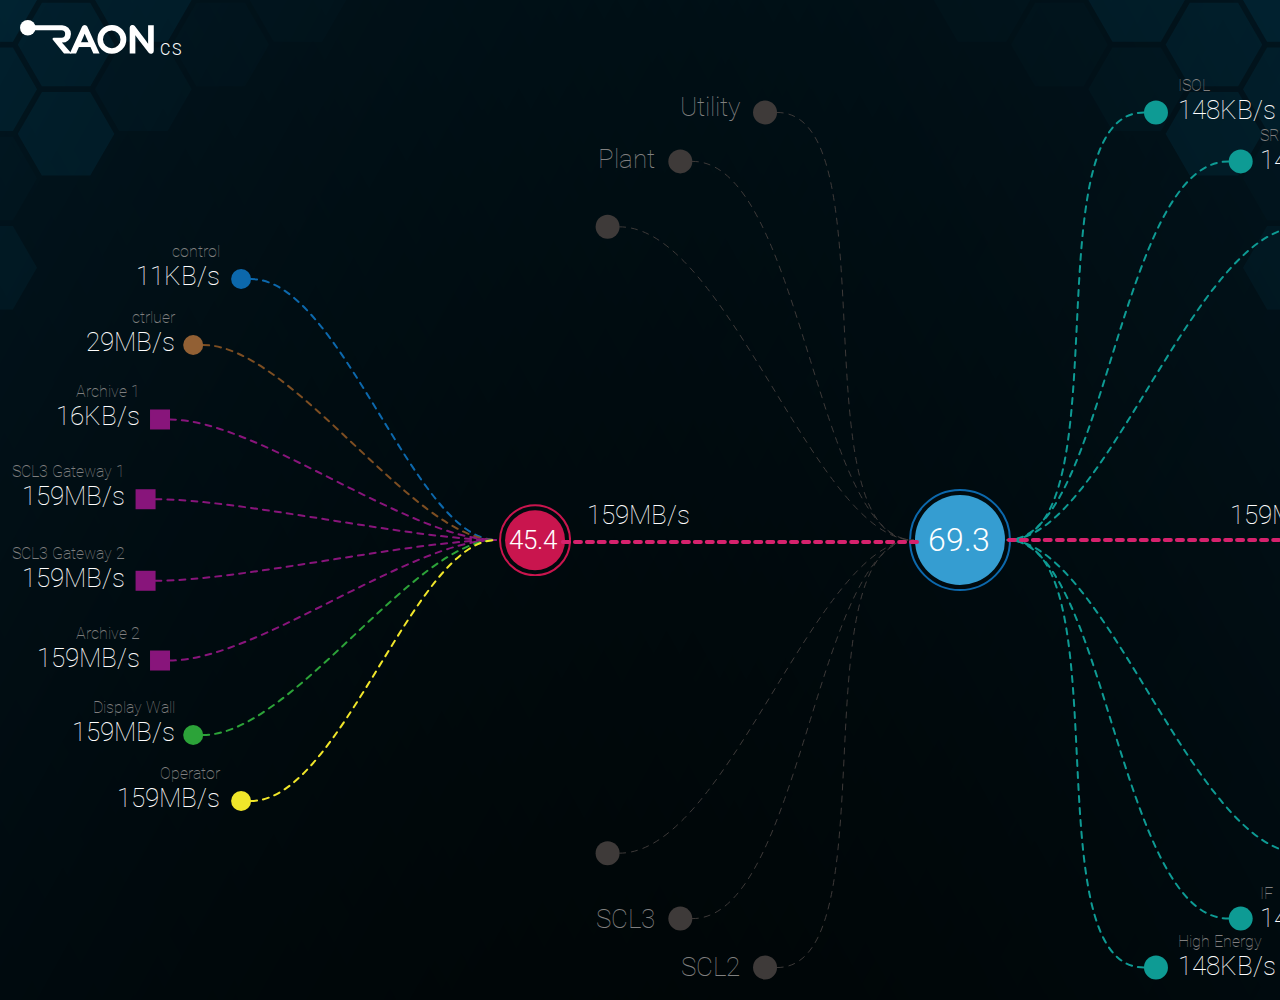
==== index.html @ 26185169 "dash line animation test" ====
<!DOCTYPE html>
<html lang="en">
<link rel="icon" href="images/favicon.png">
<link rel="stylesheet" type="text/css" href="index.css">

<body>
    <div style="margin:auto; position: relative; width:1920px; height:80px;">
        <div id="raon-box">
            <svg>
                <circle class="raonLogo" cx="7.7854" cy="7.7854" r="7.7854" />
                <path class="raonLogo"
                    d="M275.5951,237.9206a14.4381,14.4381,0,1,0,14.2967,14.4365A14.3676,14.3676,0,0,0,275.5951,237.9206Zm0,23.2125a8.78,8.78,0,1,1,8.4931-8.776A8.6381,8.6381,0,0,1,275.5951,261.1331Z"
                    transform="translate(-183.5864 -232.9662)" />
                <rect class="raonLogo" x="56.9286" y="22.2218" width="14.5315" height="4.8127" />
                <path class="raonLogo"
                    d="M248.2542,246.69l-1.1207,2.8376-7.4978,16.9841h-6.2232l12.2847-26.9313a2.8321,2.8321,0,0,1,5.1564,0l12.2848,26.9313h-6.223l-7.498-16.9841-1.1208-2.8376Z"
                    transform="translate(-183.5864 -232.9662)" />
                <path class="raonLogo"
                    d="M298.3774,239.0425a2.8313,2.8313,0,0,0-5.0884,1.7091v25.76h5.6621V252.357l-.0282-4.2446h.0282l3.0654,4.2446,10.2483,13.3162a2.831,2.831,0,0,0,5.0882-1.7089v-25.76h-5.6621V252.357l.0282,4.2465h-.0282l-3.0654-4.2465Z"
                    transform="translate(-183.5864 -232.9662)" />
                <path class="raonLogo"
                    d="M222.4547,252.1667l5.0127,5.4524,7.65,8.8929h-7.5081l-11.1726-13.7666a1.2554,1.2554,0,0,1-.293-.8124,1.2734,1.2734,0,0,1,1.2739-1.2731h7.6439a3.68,3.68,0,1,0,0-7.36H191.3717a2.5479,2.5479,0,0,1,0-5.0957h34.2555a8.8478,8.8478,0,0,1,8.9178,8.7761,8.6837,8.6837,0,0,1-2.8308,6.4122,8.7967,8.7967,0,0,1-6.2992,2.15"
                    transform="translate(-183.5864 -232.9662)" />
            </svg>
        </div>
        <div id="accelerator-control">CS</div>
    </div>

    <div id="network-container-body">
        <div id="background-effect"></div>
        <!-- Center Align Line -->
        <!-- <svg width="1920" height="2" style="position:absolute; top:460px">
            <line x1="0" y1="0" x2="1800" y2="0" style="stroke:rgb(255,0,0);stroke-width:2" />
          </svg> -->

        <div id="left-circle-container">
            <svg id="left-circle" width="72" height="72">
                <circle id="left-circle-inner" cx="36.05" cy="36.27" r="30" />
                <circle id="left-circle-outer" cx="36.05" cy="36.3" r="35" />
            </svg>
        </div>

        <div id="center-circle-container">
            <svg id="center-circle" width="102" height="102">
                <circle id="center-circle-inner" cx="51" cy="51" r="45" />
                <circle id="center-circle-outer" cx="51" cy="51" r="50" />
            </svg>
        </div>

        <div id="right-circle-container">
            <svg id="right-circle" width="72" height="72">
                <circle id="right-circle-inner" cx="36.05" cy="36.27" r="30" />
                <circle id="right-circle-outer" cx="36.05" cy="36.3" r="35" />
            </svg>
        </div>


        <div id="left-network-container">
            <svg width="364" height="542" style="position:absolute;top:170px">
                <path id="control-line" d="M116.09,10.04c89.46,0,163.6,260.96,244.84,260.96" />
                <path id="ctrluser-line" d="M68.18,76c87.94,0,210.59,195,292.75,195" />
                <path id="archive1-line" d="M20.57,230.23c86.32,0,257.56,40.77,342.86,40.77" />
                <path id="scl3-gateway1-line" d="M35.02,150.48c86.87,0,240,120.52,325.91,120.52" />
                <path id="scl3-gateway2-line" d="M20.57,311.77c86.32,0,257.56-40.77,342.86-40.77" />
                <path id="archive2-line" d="M35.02,391.52c86.87,0,240-120.52,325.91-120.52" />
                <path id="display-wall-line" d="M68.18,466c87.94,0,210.59-195,292.75-195" />
                <path id="operator-line" d="M116.09,531.96c89.46,0,163.6-260.96,244.84-260.96" />

                <circle id="ctrluser-fill" cx="58.18" cy="76" r="10" />
                <circle id="control-fill" cx="106.1" cy="10.04" r="10" />
                <circle id="display-wall-fill" cx="58.18" cy="466" r="10" />
                <circle id="operator-fill" cx="106.1" cy="531.96" r="10" />

                <rect x="15.02" y="140.48" id="archive1-fill" width="20" height="20" />
                <rect x="0.57" y="220.23" id="scl3-gateway1-fill" width="20" height="20" />
                <rect x="0.57" y="301.77" id="scl3-gateway2-fill" width="20" height="20" />
                <rect x="15.02" y="381.52" id="archive2-fill" width="20" height="20" />
            </svg>
        </div>

        <div id="center-left-network">
            <svg width="322" height="882">
                <style type="text/css">
                    .st0 {
                        fill: #3E3A39;
                    }

                    .st1 {
                        fill: none;
                        stroke: #3E3A39;
                        stroke-linecap: round;
                        stroke-miterlimit: 10;
                        stroke-dasharray: 6;
                    }
                </style>
                <circle class="st0" cx="14.6" cy="127.85" r="12" />
                <circle class="st0" cx="87.31" cy="62.38" r="12" />
                <circle class="st0" cx="172.04" cy="13.46" r="12" />
                <path class="st1" d="M26.59,127.85C133.94,127.85,222.91,441,320.4,441" />
                <path class="st1" d="M99.31,62.38C208.92,62.38,222.87,441,320.4,441" />
                <path class="st1" d="M184.05,13.46C298.11,13.46,203.74,441,320.4,441" />

                <circle class="st0" cx="14.6" cy="754.15" r="12" />
                <circle class="st0" cx="87.31" cy="819.62" r="12" />
                <circle class="st0" cx="172.04" cy="868.54" r="12" />
                <path class="st1" d="M26.59,754.15C133.94,754.15,222.91,441,320.4,441" />
                <path class="st1" d="M99.31,819.62C208.92,819.62,222.87,441,320.4,441" />
                <path class="st1" d="M184.05,868.54C298.11,868.54,203.74,441,320.4,441" />
            </svg>
        </div>

        <div id="center-right-network">
            <svg width="322" height="882">
                <path id="isol-line" d="M296.41,127.85C189.06,127.85,100.09,441,2.6,441" />
                <path id="srf-line" d="M223.69,62.38C114.08,62.38,100.13,441,2.6,441" />
                <path id="cryo-line" d="M138.95,13.46C24.89,13.46,119.26,441,2.6,441" />
                <path id="low-energy-line" d="M296.41,754.15C189.06,754.15,100.09,441,2.6,441" />
                <path id="if-line" d="M223.69,819.62C114.08,819.62,100.13,441,2.6,441" />
                <path id="high-energy-line" d="M138.95,868.54C24.89,868.54,119.26,441,2.6,441" />

                <circle id="isol-fill" cx="150.96" cy="13.46" r="12" />
                <circle id="srf-fill" cx="235.69" cy="62.38" r="12" />
                <circle id="cryo-fill" cx="308.4" cy="127.85" r="12" />
                <circle id="low-energy-fill" cx="308.4" cy="754.15" r="12" />
                <circle id="if-fill" cx="235.69" cy="819.62" r="12" />
                <circle id="high-energy-fill" cx="150.96" cy="868.54" r="12" />
            </svg>
        </div>


        <div id="right-network">
            <svg width="364" height="734" style="position:absolute;top:75px;">
                <path id="ccsi1-line" d="M342.18,325.73c-86.32,0-257.56,40.77-342.86,40.77" />
                <path id="ccs02-line" d="M327.73,245.98c-86.87,0-240,120.52-325.91,120.52" />
                <path id="ccs05-line" d="M294.57,171.5c-87.94,0-210.59,195-292.75,195" />
                <path id="ccs09-line" d="M246.66,105.54c-89.46,0-163.6,260.96-244.84,260.96" />
                <path id="ccs12-line" d="M186.05,50.98C94.71,50.98,83.09,366.5,1.82,366.5" />
                <path id="ccs14-line" d="M115.44,10.22C20.39,10.22,99.03,366.5,1.82,366.5" />
                <path id="ccs16-line" d="M342.18,407.27c-86.32,0-257.56-40.77-342.86-40.77" />
                <path id="ccs21-line" d="M327.73,487.02c-86.87,0-240-120.52-325.91-120.52" />
                <path id="ccs24-line" d="M294.57,561.5c-87.94,0-210.59-195-292.75-195" />
                <path id="ccs29-line" d="M246.66,627.46c-89.46,0-163.6-260.96-244.84-260.96" />
                <path id="ccs34-line" d="M186.05,682.02C94.71,682.02,83.09,366.5,1.82,366.5" />
                <path id="ccs40-line" d="M115.44,722.78c-95.05,0-16.41-356.28-113.62-356.28" />

                <circle id="ccsi1-fill" cx="125.45" cy="10.22" r="10" />
                <circle id="ccs02-fill" cx="196.05" cy="50.98" r="10" />
                <circle id="ccs05-fill" cx="256.64" cy="105.54" r="10" />
                <circle id="ccs09-fill" cx="304.57" cy="171.5" r="10" />
                <circle id="ccs12-fill" cx="337.73" cy="245.98" r="10" />
                <circle id="ccs14-fill" cx="354.68" cy="325.73" r="10" />
                <circle id="ccs16-fill" cx="354.68" cy="407.27" r="10" />
                <circle id="ccs21-fill" cx="337.73" cy="487.02" r="10" />
                <circle id="ccs24-fill" cx="304.57" cy="561.5" r="10" />
                <circle id="ccs29-fill" cx="256.64" cy="627.46" r="10" />
                <circle id="ccs34-fill" cx="196.05" cy="682.02" r="10" />
                <circle id="ccs40-fill" cx="125.45" cy="722.78" r="10" />
            </svg>
        </div>

        <svg id="left-line-container" width="360" height="4">
            <path id="left-line" d="M358,2C294.25,2,65,2,2,2" />
        </svg>

        <svg id="right-line-container" width="360" height="4">
            <path id="right-line" d="M358,2C294.25,2,65,2,2,2" />
        </svg>

        <!-- Nework Traffic Text -->
        <!-- Left Text -->
        <div class="networkTextContainer" style="top:162px; left:100px">
            <div class="networkLeftTitleText">control</div>
            <div class="networkLeftValueText" id="control-value">11KB/s</div>
        </div>
        <div class="networkTextContainer" style="top:228px; left:55px">
            <div class="networkLeftTitleText">ctrluer</div>
            <div class="networkLeftValueText" id="ctrluser-value">29MB/s</div>
        </div>
        <div class="networkTextContainer" style="top:302px; left:20px">
            <div class="networkLeftTitleText">Archive 1</div>
            <div class="networkLeftValueText" id="archive1-value">16KB/s</div>
        </div>
        <div class="networkTextContainer" style="top:382px; left:5px">
            <div class="networkLeftTitleText">SCL3 Gateway 1</div>
            <div class="networkLeftValueText" id="scl3-gateway1-value">159MB/s</div>
        </div>
        <div class="networkTextContainer" style="top:464px; left:5px">
            <div class="networkLeftTitleText">SCL3 Gateway 2</div>
            <div class="networkLeftValueText" id="scl3-gateway2-value">159MB/s</div>
        </div>
        <div class="networkTextContainer" style="top:544px; left:20px">
            <div class="networkLeftTitleText">Archive 2</div>
            <div class="networkLeftValueText" id="archive2-value">159MB/s</div>
        </div>
        <div class="networkTextContainer" style="top:618px; left:55px">
            <div class="networkLeftTitleText">Display Wall</div>
            <div class="networkLeftValueText" id="display-wall-value">159MB/s</div>
        </div>
        <div class="networkTextContainer" style="top:684px; left:100px">
            <div class="networkLeftTitleText">Operator</div>
            <div class="networkLeftValueText" id="operator-value">159MB/s</div>
        </div>

        <div class="networkTextContainer" style="top:420px; left:570px">
            <!-- <div class="networkLeftTitleText">Operator</div> -->
            <div class="networkLeftValueText" id="left-switch-value">159MB/s</div>
        </div>

        <div class="networkTextContainer" style="top:12px; left:620px">
            <div class="networUnconnectedText">Utility</div>
        </div>
        <div class="networkTextContainer" style="top:64px; left:535px">
            <div class="networUnconnectedText">Plant</div>
        </div>
        <div class="networkTextContainer" style="top:824px; left:535px">
            <div class="networUnconnectedText">SCL3</div>
        </div>
        <div class="networkTextContainer" style="top:872px; left:620px">
            <div class="networUnconnectedText">SCL2</div>
        </div>

        <!-- Right Text -->
        <div class="networkTextContainer" style="top:-4px; left:1178px">
            <div class="networkRightTitleText">ISOL</div>
            <div class="networkRightValueText" id="isol-value">148KB/s</div>
        </div>
        <div class="networkTextContainer" style="top:46px; left:1260px">
            <div class="networkRightTitleText">SRF</div>
            <div class="networkRightValueText" id="srf-value">148KB/s</div>
        </div>
        <div class="networkTextContainer" style="top:112px; left:1334px">
            <div class="networkRightTitleText">Cryo</div>
            <div class="networkRightValueText" id="cryo-value">148KB/s</div>
        </div>
        <div class="networkTextContainer" style="top:738px; left:1334px">
            <div class="networkRightTitleText">Low Energy</div>
            <div class="networkRightValueText" id="low-energy-value">148KB/s</div>
        </div>
        <div class="networkTextContainer" style="top:804px; left:1260px">
            <div class="networkRightTitleText">IF</div>
            <div class="networkRightValueText" id="if-value">148KB/s</div>
        </div>
        <div class="networkTextContainer" style="top:852px; left:1178px">
            <div class="networkRightTitleText">High Energy</div>
            <div class="networkRightValueText" id="high-energy-value">148KB/s</div>
        </div>

        <div class="networkTextContainer" style="top:420px; left:1230px">
            <!-- <div class="networkLeftTitleText">Operator</div> -->
            <div class="networkRightValueText" id="right-switch-value">159MB/s</div>
        </div>

        <div class="networkTextContainer" style="top:66px; left:1564px">
            <div class="networkRightTitleText">CCSI1</div>
            <div class="networkRightValueText" id="ccsi1-value">148KB/s</div>
        </div>
        <div class="networkTextContainer" style="top:110px; left:1632px">
            <div class="networkRightTitleText">CCS02</div>
            <div class="networkRightValueText" id="ccs02-value">148KB/s</div>
        </div>
        <div class="networkTextContainer" style="top:164px; left:1696px">
            <div class="networkRightTitleText">CCS05</div>
            <div class="networkRightValueText" id="ccs05-value">148KB/s</div>
        </div>
        <div class="networkTextContainer" style="top:230px; left:1742px">
            <div class="networkRightTitleText">CCS09</div>
            <div class="networkRightValueText" id="ccs09-value">148KB/s</div>
        </div>
        <div class="networkTextContainer" style="top:304px; left:1778px">
            <div class="networkRightTitleText">CCS12</div>
            <div class="networkRightValueText" id="ccs12-value">148KB/s</div>
        </div>
        <div class="networkTextContainer" style="top:384px; left:1794px">
            <div class="networkRightTitleText">CCS14</div>
            <div class="networkRightValueText" id="ccs14-value">148KB/s</div>
        </div>
        <div class="networkTextContainer" style="top:466px; left:1794px">
            <div class="networkRightTitleText">CCS16</div>
            <div class="networkRightValueText" id="ccs16-value">148KB/s</div>
        </div>
        <div class="networkTextContainer" style="top:546px; left:1778px">
            <div class="networkRightTitleText">CCS21</div>
            <div class="networkRightValueText" id="ccs21-value">148KB/s</div>
        </div>
        <div class="networkTextContainer" style="top:620px; left:1742px">
            <div class="networkRightTitleText">CCS24</div>
            <div class="networkRightValueText" id="ccs24-value">148KB/s</div>
        </div>
        <div class="networkTextContainer" style="top:686px; left:1696px">
            <div class="networkRightTitleText">CCS29</div>
            <div class="networkRightValueText" id="ccs29-value">148KB/s</div>
        </div>
        <div class="networkTextContainer" style="top:741px; left:1632px">
            <div class="networkRightTitleText">CCS34</div>
            <div class="networkRightValueText" id="ccs34-value">148KB/s</div>
        </div>
        <div class="networkTextContainer" style="top:782px; left:1564px">
            <div class="networkRightTitleText">CCS40</div>
            <div class="networkRightValueText" id="ccs40-value">148KB/s</div>
        </div>

        <!-- CPU Value Text -->
        <div id="cpu-valueL">45.4</div>
        <div id="cpu-valueC">69.3</div>
        <div id="cpu-valueR">0.2</div>

    </div>
</body>

<script>
    var documentHidden = true;

    window.onload = function () {
        var id2 = document.getElementById('ccsi1');
        console.log(id2.getTotalLength());
    }

    document.addEventListener('visibilitychange', function () {
        if (document.hidden) {
            documentHidden = true;
            console.log('hide');
        } else {
            documentHidden = false;
            console.log('view');
        }
    });
</script>

</html>
---- index.css ----
:root {
    --background-image-top: 0px;
}

@font-face {
    font-family: "Roboto-Thin";
    src: url(fonts/Roboto-Thin.ttf);
}

@font-face {
    font-family: "Roboto-Light";
    src: url(fonts/Roboto-Light.ttf);
}

body {
    margin: 0px;
    background-color: black;
    background-image: url('images/background1.png');
    background-repeat: no-repeat;
    background-position: center var(--background-image-top);
    font-family: "Roboto-Thin";
    overflow: hidden;
}

#raon-box {
    position: absolute;
    left: 20px;
    top: 20px;
    width: 133px;
    z-index: 100;
}

.raonLogo {
    fill: #fff;
}

#accelerator-control {
    position: absolute;
    color: white;
    width: 150px;
    left: 160px;
    top: 40px;
    font-family: "Roboto-Light";
    letter-spacing: 2px;
    z-index: 100;
}

#network-container-body {
    position: relative;
    width: 1920px;
    height: 920px;
    margin: auto;
    /* border-style: dotted; */
    /* border-color: red; */

}

#background-effect {
    position: absolute;
    width: 100%;
    height: 100%;
    background-image: url('images/effect.png');
    background-repeat: no-repeat;
    background-position: center;
    opacity: 0;
    animation: opacity 1s ease-out forwards;
}

#left-circle-container {
    position: absolute;
    width: 72px;
    height: 72px;
    top: 424px;
    left: 499px;
}

#center-circle-container {
    position: absolute;
    width: 102px;
    height: 102px;
    top: 409px;
    left: 909px;
}

#right-circle-container {
    position: absolute;
    width: 72px;
    height: 72px;
    top: 424px;
    left: 1351px;
}

#center-circle-inner {
    fill: #359DD1;
}

#center-circle-outer {
    fill: none;
    stroke: #0C68AC;
    stroke-width: 2px;
}

#left-circle-inner,
#right-circle-inner {
    fill: #C9154E;
}

#left-circle-outer,
#right-circle-outer {
    fill: none;
    stroke: #C9154E;
    stroke-width: 2px;

}

#left-network-container {
    position: absolute;
    width: 364px;
    height: 882px;
    top: 19px;
    left: 135px;

    /* border-style: dotted; */
    /* border-color: red; */

}

#center-left-network {
    position: absolute;
    width: 323px;
    height: 882px;
    top: 19px;
    left: 593px;

    /* border-style: dotted; */
    /* border-color: red; */
}

#center-right-network {
    position: absolute;
    width: 323px;
    height: 882px;
    top: 19px;
    left: 1005px;

    /* border-style: dotted; */
    /* border-color: red; */
}

#right-network {
    position: absolute;
    width: 364px;
    height: 882px;
    top: 19px;
    left: 1421px;

    /* border-style: dotted; */
    /* border-color: red; */
}

#control-line {
    fill: none;
    stroke: #0C68AC;
    stroke-width: 2px;
    stroke-linecap: round;
    stroke-dasharray: 6;
    stroke-dashoffset: 0;
    animation: animationDashLine 30s linear infinite;
}

#ctrluser-line {
    fill: none;
    stroke: #7D4E22;
    stroke-width: 2px;
    stroke-linecap: round;
    stroke-dasharray: 6;
    stroke-dashoffset: 0;
    animation: animationDashLine 30s linear infinite;
}

#archive1-line,
#archive2-line,
#scl3-gateway1-line,
#scl3-gateway2-line {
    fill: none;
    stroke: #88157B;
    stroke-width: 2px;
    stroke-linecap: round;
    stroke-dasharray: 6;
    stroke-dashoffset: 0;
    animation: animationDashLine 30s linear infinite;
}

#display-wall-line {
    fill: none;
    stroke: #2CA339;
    stroke-width: 2px;
    stroke-linecap: round;
    stroke-dasharray: 6;
    stroke-dashoffset: 0;
    animation: animationDashLine 30s linear infinite;
}

#operator-line {
    fill: none;
    stroke: #F0E62A;
    stroke-width: 2px;
    stroke-linecap: round;
    stroke-dasharray: 6;
    stroke-dashoffset: 0;
    animation: animationDashLine 30s linear infinite;
}

#control-fill {
    fill: #0C68AC;
}

#ctrluser-fill {
    fill: #926034;

}

#display-wall-fill {
    fill: #2CA339;

}

#operator-fill {
    fill: #F0E62A;

}

#archive1-fill,
#scl3-gateway1-fill,
#scl3-gateway2-fill,
#archive2-fill {
    fill: #88157B;
}

#isol-line,
#srf-line,
#cryo-line,
#low-energy-line,
#if-line,
#high-energy-line {
    fill: none;
    stroke: #0E9B94;
    stroke-width: 2px;
    stroke-linecap: round;
    stroke-dasharray: 6;
    stroke-dashoffset: 0;
    animation: animationDashLine 30s linear infinite;
}

#isol-fill,
#srf-fill,
#cryo-fill,
#low-energy-fill,
#if-fill,
#high-energy-fill {
    fill: #0E9B94;
}


#ccsi1-line,
#ccs02-line,
#ccs05-line,
#ccs09-line,
#ccs12-line,
#ccs14-line,
#ccs16-line,
#ccs21-line {
    fill: none;
    stroke: #88157B;
    stroke-width: 2px;
    stroke-linecap: round;
    stroke-dasharray: 6;
    stroke-dashoffset: 0;
    animation: animationDashLine 30s linear infinite;
}

#ccs24-line,
#ccs29-line,
#ccs34-line,
#ccs40-line {
    fill: none;
    stroke: #DE551A;
    stroke-width: 2px;
    stroke-linecap: round;
    stroke-dasharray: 6;
    stroke-dashoffset: 0;
    animation: animationDashLine 30s linear infinite;

}

#ccsi1-fill,
#ccs02-fill,
#ccs05-fill,
#ccs09-fill,
#ccs12-fill,
#ccs14-fill,
#ccs16-fill,
#ccs21-fill {
    fill: #88157B;
}

#ccs24-fill,
#ccs29-fill,
#ccs34-fill,
#ccs40-fill {
    fill: #E99413;
}

#left-line-container {
    position: absolute;
    width: 360px;
    height: 4px;
    top: 460px;
    left: 559px;    
}

#right-line-container {
    position: absolute;
    width: 360px;
    height: 4px;
    top: 458px;
    left: 1005px;

    /* border-style: dotted; */
    /* border-color: red; */
}

#left-line {
    fill: none;
    stroke: #D6226D;
    stroke-width: 4;
    stroke-linecap: round;
    stroke-dasharray: 6;
    stroke-dashoffset: 0;
    animation: animationDashLine-L 30s linear infinite;
}

#right-line {
    fill: none;
    stroke: #D6226D;
    stroke-width: 4;
    stroke-linecap: round;
    stroke-dasharray: 6;
    stroke-dashoffset: 0;
    animation: animationDashLine-R 30s linear infinite;

}

.networkTextContainer {
    position: absolute;
    width: 120px;
    height: 46px; 
}

.networkLeftTitleText {
    width: 100%;
    font-family: "Roboto-Thin";
    color: gray;
    font-size: 16px;
    text-align: right;
}

.networkLeftValueText {
    width: 100%;
    font-family: "Roboto-Thin";
    color: white;
    font-size: 26px;
    text-align: right;
}

.networkRightTitleText {
    width: 100%;
    font-family: "Roboto-Thin";
    color: gray;
    font-size: 16px;
    text-align: left;
}

.networkRightValueText {
    width: 100%;
    font-family: "Roboto-Thin";
    color: white;
    font-size: 26px;
    text-align: left;
}

.networUnconnectedText {
    width: 100%;
    font-family: "Roboto-Thin";
    color: gray;
    font-size: 26px;
    text-align: right;
}
#cpu-valueL {
    position: absolute;
    width: 60px;
    height: 60px;
    top: 428px;
    left: 503px;
    font-family: "Roboto-Light";
    color: white;
    font-size: 26px;
    text-align: center;
    line-height: 65px;
    /* border-style: dotted;
    border-color: red; */
}

#cpu-valueC {
    position: absolute;
    width: 90px;
    height: 90px;
    top: 413px;
    left: 914px;
    font-family: "Roboto-Light";
    color: white;
    font-size: 32px;
    text-align: center;
    line-height: 95px;

    /* border-style: dotted; */
    /* border-color: red; */
}

#cpu-valueR {
    position: absolute;
    width: 60px;
    height: 60px;
    top: 428px;
    left: 1355px;
    font-family: "Roboto-Light";
    color: white;
    font-size: 26px;
    text-align: center;
    line-height: 65px;

    /* border-style: dotted; */
    /* border-color: red; */
}

@keyframes animationDashLine {
    from {
        stroke-dashoffset: 402;
    }

    to {
        stroke-dashoffset: 0;
    }
}

@keyframes animationDashLine-L {
    from {
        stroke-dashoffset: 0;
    }

    to {
        stroke-dashoffset: 360;
    }
}

@keyframes animationDashLine-R {
    from {
        stroke-dashoffset: 360;
    }

    to {
        stroke-dashoffset: 0;
    }
}

@keyframes opacity {
    from {
        opacity: 0;
    }
    to {
        opacity: 1;
    }
}
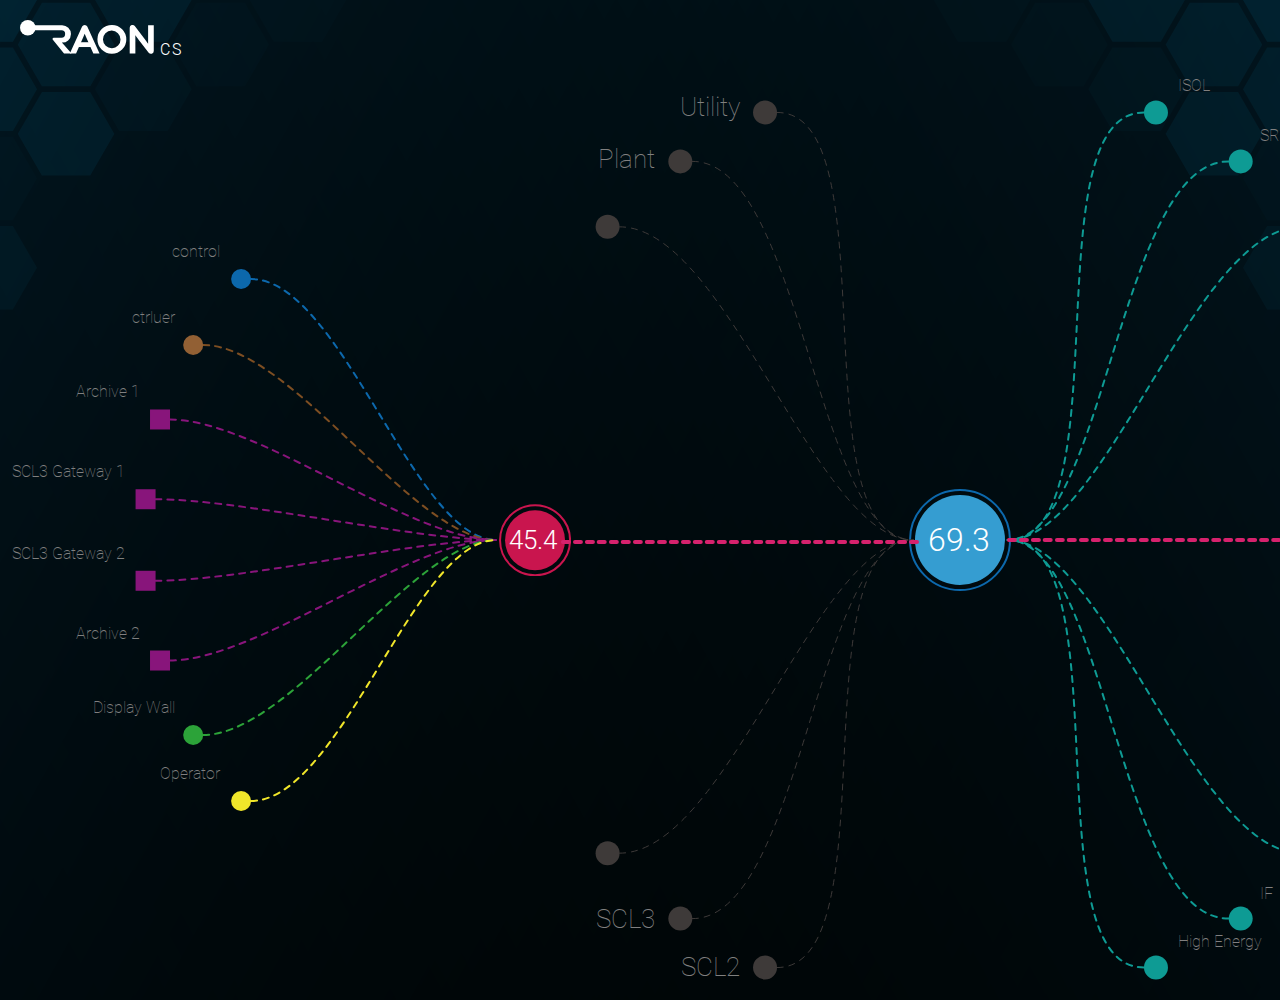
==== commit d0197646: "data query test" ====
--- a/index.html
+++ b/index.html
@@ -2,6 +2,9 @@
 <html lang="en">
 <link rel="icon" href="images/favicon.png">
 <link rel="stylesheet" type="text/css" href="index.css">
+
+<script src="config.js"></script>
+<script src="influxDB.js"></script>
 
 <body>
     <div style="margin:auto; position: relative; width:1920px; height:80px;">
@@ -170,40 +173,40 @@
         <!-- Left Text -->
         <div class="networkTextContainer" style="top:162px; left:100px">
             <div class="networkLeftTitleText">control</div>
-            <div class="networkLeftValueText" id="control-value">11KB/s</div>
+            <div class="networkLeftValueText" id="control-value"></div>
         </div>
         <div class="networkTextContainer" style="top:228px; left:55px">
             <div class="networkLeftTitleText">ctrluer</div>
-            <div class="networkLeftValueText" id="ctrluser-value">29MB/s</div>
+            <div class="networkLeftValueText" id="ctrluser-value"></div>
         </div>
         <div class="networkTextContainer" style="top:302px; left:20px">
             <div class="networkLeftTitleText">Archive 1</div>
-            <div class="networkLeftValueText" id="archive1-value">16KB/s</div>
+            <div class="networkLeftValueText" id="archive1-value"></div>
         </div>
         <div class="networkTextContainer" style="top:382px; left:5px">
             <div class="networkLeftTitleText">SCL3 Gateway 1</div>
-            <div class="networkLeftValueText" id="scl3-gateway1-value">159MB/s</div>
+            <div class="networkLeftValueText" id="scl3-gateway1-value"></div>
         </div>
         <div class="networkTextContainer" style="top:464px; left:5px">
             <div class="networkLeftTitleText">SCL3 Gateway 2</div>
-            <div class="networkLeftValueText" id="scl3-gateway2-value">159MB/s</div>
+            <div class="networkLeftValueText" id="scl3-gateway2-value"></div>
         </div>
         <div class="networkTextContainer" style="top:544px; left:20px">
             <div class="networkLeftTitleText">Archive 2</div>
-            <div class="networkLeftValueText" id="archive2-value">159MB/s</div>
+            <div class="networkLeftValueText" id="archive2-value"></div>
         </div>
         <div class="networkTextContainer" style="top:618px; left:55px">
             <div class="networkLeftTitleText">Display Wall</div>
-            <div class="networkLeftValueText" id="display-wall-value">159MB/s</div>
+            <div class="networkLeftValueText" id="display-wall-value"></div>
         </div>
         <div class="networkTextContainer" style="top:684px; left:100px">
             <div class="networkLeftTitleText">Operator</div>
-            <div class="networkLeftValueText" id="operator-value">159MB/s</div>
+            <div class="networkLeftValueText" id="operator-value"></div>
         </div>
 
         <div class="networkTextContainer" style="top:420px; left:570px">
             <!-- <div class="networkLeftTitleText">Operator</div> -->
-            <div class="networkLeftValueText" id="left-switch-value">159MB/s</div>
+            <div class="networkLeftValueText" id="left-switch-value"></div>
         </div>
 
         <div class="networkTextContainer" style="top:12px; left:620px">
@@ -222,81 +225,81 @@
         <!-- Right Text -->
         <div class="networkTextContainer" style="top:-4px; left:1178px">
             <div class="networkRightTitleText">ISOL</div>
-            <div class="networkRightValueText" id="isol-value">148KB/s</div>
+            <div class="networkRightValueText" id="isol-value"></div>
         </div>
         <div class="networkTextContainer" style="top:46px; left:1260px">
             <div class="networkRightTitleText">SRF</div>
-            <div class="networkRightValueText" id="srf-value">148KB/s</div>
+            <div class="networkRightValueText" id="srf-value"></div>
         </div>
         <div class="networkTextContainer" style="top:112px; left:1334px">
             <div class="networkRightTitleText">Cryo</div>
-            <div class="networkRightValueText" id="cryo-value">148KB/s</div>
+            <div class="networkRightValueText" id="cryo-value"></div>
         </div>
         <div class="networkTextContainer" style="top:738px; left:1334px">
             <div class="networkRightTitleText">Low Energy</div>
-            <div class="networkRightValueText" id="low-energy-value">148KB/s</div>
+            <div class="networkRightValueText" id="low-energy-value"></div>
         </div>
         <div class="networkTextContainer" style="top:804px; left:1260px">
             <div class="networkRightTitleText">IF</div>
-            <div class="networkRightValueText" id="if-value">148KB/s</div>
+            <div class="networkRightValueText" id="if-value"></div>
         </div>
         <div class="networkTextContainer" style="top:852px; left:1178px">
             <div class="networkRightTitleText">High Energy</div>
-            <div class="networkRightValueText" id="high-energy-value">148KB/s</div>
+            <div class="networkRightValueText" id="high-energy-value"></div>
         </div>
 
         <div class="networkTextContainer" style="top:420px; left:1230px">
             <!-- <div class="networkLeftTitleText">Operator</div> -->
-            <div class="networkRightValueText" id="right-switch-value">159MB/s</div>
+            <div class="networkRightValueText" id="right-switch-value"></div>
         </div>
 
         <div class="networkTextContainer" style="top:66px; left:1564px">
             <div class="networkRightTitleText">CCSI1</div>
-            <div class="networkRightValueText" id="ccsi1-value">148KB/s</div>
+            <div class="networkRightValueText" id="ccsi1-value"></div>
         </div>
         <div class="networkTextContainer" style="top:110px; left:1632px">
             <div class="networkRightTitleText">CCS02</div>
-            <div class="networkRightValueText" id="ccs02-value">148KB/s</div>
+            <div class="networkRightValueText" id="ccs02-value"></div>
         </div>
         <div class="networkTextContainer" style="top:164px; left:1696px">
             <div class="networkRightTitleText">CCS05</div>
-            <div class="networkRightValueText" id="ccs05-value">148KB/s</div>
+            <div class="networkRightValueText" id="ccs05-value"></div>
         </div>
         <div class="networkTextContainer" style="top:230px; left:1742px">
             <div class="networkRightTitleText">CCS09</div>
-            <div class="networkRightValueText" id="ccs09-value">148KB/s</div>
+            <div class="networkRightValueText" id="ccs09-value"></div>
         </div>
         <div class="networkTextContainer" style="top:304px; left:1778px">
             <div class="networkRightTitleText">CCS12</div>
-            <div class="networkRightValueText" id="ccs12-value">148KB/s</div>
+            <div class="networkRightValueText" id="ccs12-value"></div>
         </div>
         <div class="networkTextContainer" style="top:384px; left:1794px">
             <div class="networkRightTitleText">CCS14</div>
-            <div class="networkRightValueText" id="ccs14-value">148KB/s</div>
+            <div class="networkRightValueText" id="ccs14-value"></div>
         </div>
         <div class="networkTextContainer" style="top:466px; left:1794px">
             <div class="networkRightTitleText">CCS16</div>
-            <div class="networkRightValueText" id="ccs16-value">148KB/s</div>
+            <div class="networkRightValueText" id="ccs16-value"></div>
         </div>
         <div class="networkTextContainer" style="top:546px; left:1778px">
             <div class="networkRightTitleText">CCS21</div>
-            <div class="networkRightValueText" id="ccs21-value">148KB/s</div>
+            <div class="networkRightValueText" id="ccs21-value"></div>
         </div>
         <div class="networkTextContainer" style="top:620px; left:1742px">
             <div class="networkRightTitleText">CCS24</div>
-            <div class="networkRightValueText" id="ccs24-value">148KB/s</div>
+            <div class="networkRightValueText" id="ccs24-value"></div>
         </div>
         <div class="networkTextContainer" style="top:686px; left:1696px">
             <div class="networkRightTitleText">CCS29</div>
-            <div class="networkRightValueText" id="ccs29-value">148KB/s</div>
+            <div class="networkRightValueText" id="ccs29-value"></div>
         </div>
         <div class="networkTextContainer" style="top:741px; left:1632px">
             <div class="networkRightTitleText">CCS34</div>
-            <div class="networkRightValueText" id="ccs34-value">148KB/s</div>
+            <div class="networkRightValueText" id="ccs34-value"></div>
         </div>
         <div class="networkTextContainer" style="top:782px; left:1564px">
             <div class="networkRightTitleText">CCS40</div>
-            <div class="networkRightValueText" id="ccs40-value">148KB/s</div>
+            <div class="networkRightValueText" id="ccs40-value"></div>
         </div>
 
         <!-- CPU Value Text -->
@@ -309,10 +312,54 @@
 
 <script>
     var documentHidden = true;
+    var numberOfData = 20;
+    var timeInterval = numberOfData * 1000;
+
+    // Server Room S4048 Uplink Switch
+    monitoringServerUplinkSwitch(numberOfData);
+    monitoringControlSwitch(numberOfData);
+    monitoringCtrluserSwitch(numberOfData);
+    monitoringArchive1Switch(numberOfData);
+    monitoringArchive2Switch(numberOfData);
+    monitoringSCL3Gateway1Switch(numberOfData);
+    monitoringSCL3Gateway2Switch(numberOfData);
+    monitoringDisplayWallSwitch(numberOfData);
+    monitoringOperatorSwitch(numberOfData);
+
+    // SCL3 Gallery Uplink Switch
+    monitoringCCSI1Switch(numberOfData);
+    monitoringCCS02Switch(numberOfData);
+    monitoringCCS05Switch(numberOfData);
+    monitoringCCS09Switch(numberOfData);
+    monitoringCCS12Switch(numberOfData);
+    monitoringCCS14Switch(numberOfData);
+    monitoringCCS16Switch(numberOfData);
+    monitoringCCS21Switch(numberOfData);
 
     window.onload = function () {
-        var id2 = document.getElementById('ccsi1');
-        console.log(id2.getTotalLength());
+        // var id2 = document.getElementById('ccsi1');
+        // console.log(id2.getTotalLength());
+
+        setInterval(monitoringServerUplinkSwitch, timeInterval, numberOfData);
+        setInterval(monitoringControlSwitch, timeInterval, numberOfData);
+        setInterval(monitoringCtrluserSwitch, timeInterval, numberOfData);
+        setInterval(monitoringArchive1Switch, timeInterval, numberOfData);
+        setInterval(monitoringArchive2Switch, timeInterval, numberOfData);
+        setInterval(monitoringSCL3Gateway1Switch, timeInterval, numberOfData);
+        setInterval(monitoringSCL3Gateway2Switch, timeInterval, numberOfData);
+        setInterval(monitoringDisplayWallSwitch, timeInterval, numberOfData);
+        setInterval(monitoringOperatorSwitch, timeInterval, numberOfData);
+
+        // SCL3 Gallery Uplink Switch
+        setInterval(monitoringCCSI1Switch, timeInterval, numberOfData);
+        setInterval(monitoringCCS02Switch, timeInterval, numberOfData);
+        setInterval(monitoringCCS05Switch, timeInterval, numberOfData);
+        setInterval(monitoringCCS09Switch, timeInterval, numberOfData);
+        setInterval(monitoringCCS12Switch, timeInterval, numberOfData);
+        setInterval(monitoringCCS14Switch, timeInterval, numberOfData);
+        setInterval(monitoringCCS16Switch, timeInterval, numberOfData);
+        setInterval(monitoringCCS21Switch, timeInterval, numberOfData);
+
     }
 
     document.addEventListener('visibilitychange', function () {
@@ -324,6 +371,9 @@
             console.log('view');
         }
     });
+
+
+
 </script>
 
 </html>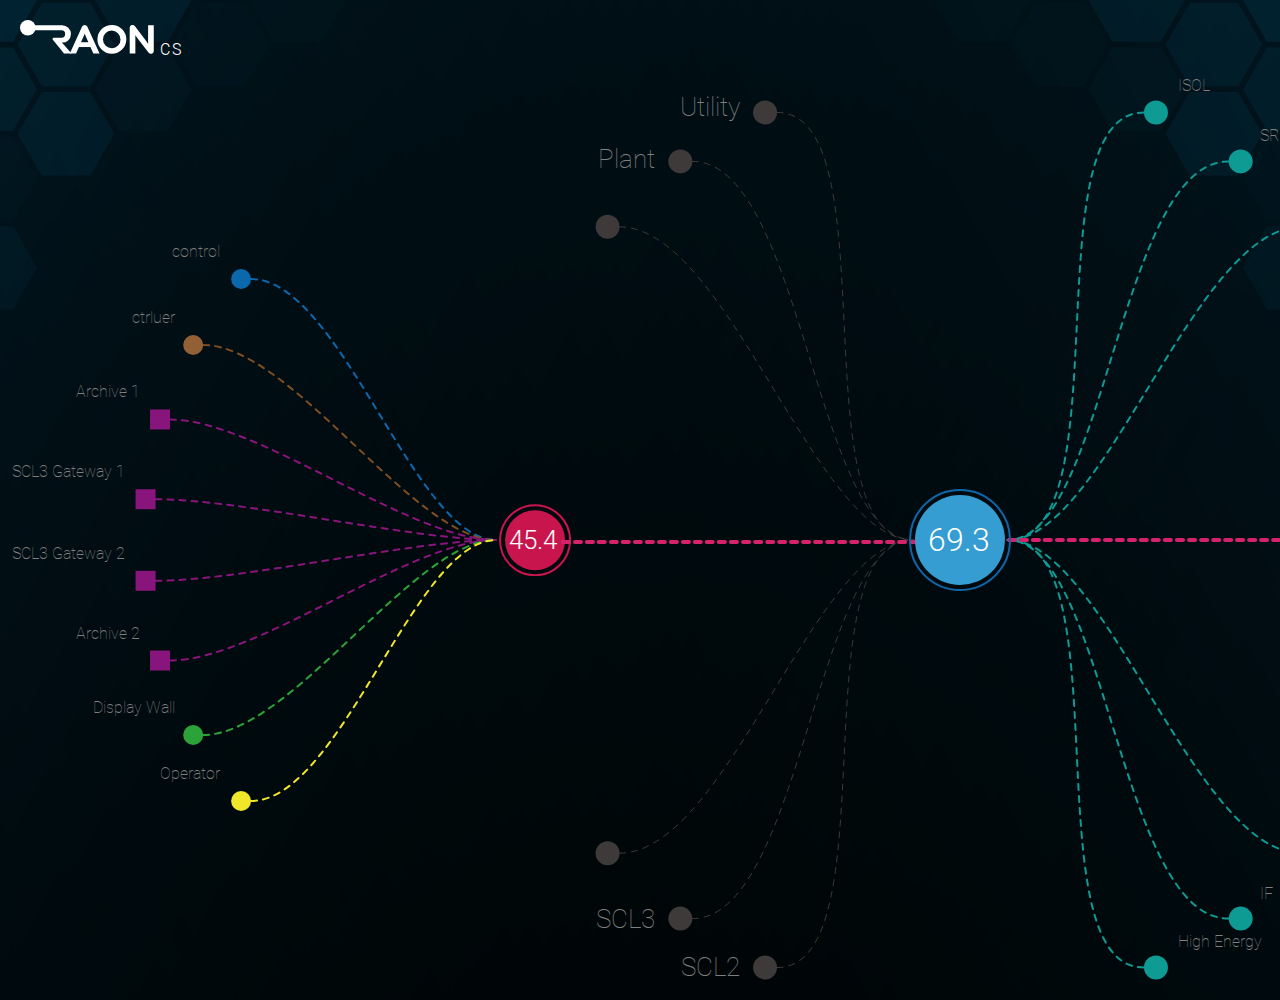
==== commit a8258579: "line animation test" ====
--- a/index.html
+++ b/index.html
@@ -204,11 +204,6 @@
             <div class="networkLeftValueText" id="operator-value"></div>
         </div>
 
-        <div class="networkTextContainer" style="top:420px; left:570px">
-            <!-- <div class="networkLeftTitleText">Operator</div> -->
-            <div class="networkLeftValueText" id="left-switch-value"></div>
-        </div>
-
         <div class="networkTextContainer" style="top:12px; left:620px">
             <div class="networUnconnectedText">Utility</div>
         </div>
@@ -248,11 +243,6 @@
             <div class="networkRightValueText" id="high-energy-value"></div>
         </div>
 
-        <div class="networkTextContainer" style="top:420px; left:1230px">
-            <!-- <div class="networkLeftTitleText">Operator</div> -->
-            <div class="networkRightValueText" id="right-switch-value"></div>
-        </div>
-
         <div class="networkTextContainer" style="top:66px; left:1564px">
             <div class="networkRightTitleText">CCSI1</div>
             <div class="networkRightValueText" id="ccsi1-value"></div>
@@ -300,6 +290,14 @@
         <div class="networkTextContainer" style="top:782px; left:1564px">
             <div class="networkRightTitleText">CCS40</div>
             <div class="networkRightValueText" id="ccs40-value"></div>
+        </div>
+
+        <!-- Uplink Switch Value Text -->
+        <div class="networkTextContainer" style="top:420px; left:575px">
+            <div class="networkRightValueText" id="left-switch-value"></div>
+        </div>
+        <div class="networkTextContainer" style="top:420px; left:1230px">
+            <div class="networkLeftValueText" id="right-switch-value"></div>
         </div>
 
         <!-- CPU Value Text -->
@@ -312,19 +310,14 @@
 
 <script>
     var documentHidden = true;
-    var numberOfData = 20;
-    var timeInterval = numberOfData * 1000;
+    var numberOfData = 20; // second
+    var timeInterval = numberOfData * 1000; // millisecond
+
+    // Backbone Switch
+    monitorinBackboneSwitch(numberOfData);
 
     // Server Room S4048 Uplink Switch
     monitoringServerUplinkSwitch(numberOfData);
-    monitoringControlSwitch(numberOfData);
-    monitoringCtrluserSwitch(numberOfData);
-    monitoringArchive1Switch(numberOfData);
-    monitoringArchive2Switch(numberOfData);
-    monitoringSCL3Gateway1Switch(numberOfData);
-    monitoringSCL3Gateway2Switch(numberOfData);
-    monitoringDisplayWallSwitch(numberOfData);
-    monitoringOperatorSwitch(numberOfData);
 
     // SCL3 Gallery Uplink Switch
     monitoringCCSI1Switch(numberOfData);
@@ -340,15 +333,11 @@
         // var id2 = document.getElementById('ccsi1');
         // console.log(id2.getTotalLength());
 
+        // Backbone Switch
+        setInterval(monitorinBackboneSwitch, timeInterval, numberOfData);
+
+        // Server Room S4048 Uplink Switch
         setInterval(monitoringServerUplinkSwitch, timeInterval, numberOfData);
-        setInterval(monitoringControlSwitch, timeInterval, numberOfData);
-        setInterval(monitoringCtrluserSwitch, timeInterval, numberOfData);
-        setInterval(monitoringArchive1Switch, timeInterval, numberOfData);
-        setInterval(monitoringArchive2Switch, timeInterval, numberOfData);
-        setInterval(monitoringSCL3Gateway1Switch, timeInterval, numberOfData);
-        setInterval(monitoringSCL3Gateway2Switch, timeInterval, numberOfData);
-        setInterval(monitoringDisplayWallSwitch, timeInterval, numberOfData);
-        setInterval(monitoringOperatorSwitch, timeInterval, numberOfData);
 
         // SCL3 Gallery Uplink Switch
         setInterval(monitoringCCSI1Switch, timeInterval, numberOfData);
@@ -360,6 +349,7 @@
         setInterval(monitoringCCS16Switch, timeInterval, numberOfData);
         setInterval(monitoringCCS21Switch, timeInterval, numberOfData);
 
+        // setTimeout(test, 5000);
     }
 
     document.addEventListener('visibilitychange', function () {
@@ -372,8 +362,35 @@
         }
     });
 
-
-
+    function changeAnimationDuration(lineID, trafficData, portBandwidth) {
+        let id = document.getElementById(lineID);
+        let traffic = trafficData;
+        let bandwidth = 100 * GByte;
+
+        switch (portBandwidth) {
+            case '100G':
+                bandwidth = 100 * GByte;
+                break;
+
+            case '40G':
+                bandwidth = 40 * GByte;
+                break;
+
+            case '10G':
+                bandwidth = 10 * GByte;
+                break;
+
+            case '1G':
+                bandwidth = 1 * GByte;
+                break;
+        }
+
+        let animationTime = 100 - 90 * (traffic / bandwidth);
+        
+        if(animationTime < 10) animationTime = 10;
+
+        id.style.animationDuration = animationTime + 's';
+    }
 </script>
 
 </html>--- a/index.css
+++ b/index.css
@@ -80,6 +80,7 @@
     height: 102px;
     top: 409px;
     left: 909px;
+    z-index: 100;
 }
 
 #right-circle-container {
@@ -165,7 +166,7 @@
     stroke-linecap: round;
     stroke-dasharray: 6;
     stroke-dashoffset: 0;
-    animation: animationDashLine 30s linear infinite;
+    animation: animationDashLine 100s linear infinite;
 }
 
 #ctrluser-line {
@@ -175,7 +176,7 @@
     stroke-linecap: round;
     stroke-dasharray: 6;
     stroke-dashoffset: 0;
-    animation: animationDashLine 30s linear infinite;
+    animation: animationDashLine 100s linear infinite;
 }
 
 #archive1-line,
@@ -188,7 +189,7 @@
     stroke-linecap: round;
     stroke-dasharray: 6;
     stroke-dashoffset: 0;
-    animation: animationDashLine 30s linear infinite;
+    animation: animationDashLine 100s linear infinite;
 }
 
 #display-wall-line {
@@ -198,7 +199,7 @@
     stroke-linecap: round;
     stroke-dasharray: 6;
     stroke-dashoffset: 0;
-    animation: animationDashLine 30s linear infinite;
+    animation: animationDashLine 100s linear infinite;
 }
 
 #operator-line {
@@ -208,7 +209,7 @@
     stroke-linecap: round;
     stroke-dasharray: 6;
     stroke-dashoffset: 0;
-    animation: animationDashLine 30s linear infinite;
+    animation: animationDashLine 100s linear infinite;
 }
 
 #control-fill {
@@ -249,7 +250,7 @@
     stroke-linecap: round;
     stroke-dasharray: 6;
     stroke-dashoffset: 0;
-    animation: animationDashLine 30s linear infinite;
+    animation: animationDashLine 100s linear infinite;
 }
 
 #isol-fill,
@@ -276,7 +277,7 @@
     stroke-linecap: round;
     stroke-dasharray: 6;
     stroke-dashoffset: 0;
-    animation: animationDashLine 30s linear infinite;
+    animation: animationDashLine 100s linear infinite;
 }
 
 #ccs24-line,
@@ -289,7 +290,7 @@
     stroke-linecap: round;
     stroke-dasharray: 6;
     stroke-dashoffset: 0;
-    animation: animationDashLine 30s linear infinite;
+    animation: animationDashLine 100s linear infinite;
 
 }
 
@@ -337,7 +338,7 @@
     stroke-linecap: round;
     stroke-dasharray: 6;
     stroke-dashoffset: 0;
-    animation: animationDashLine-L 30s linear infinite;
+    animation: animationDashLine-L 100s linear infinite;
 }
 
 #right-line {
@@ -347,7 +348,7 @@
     stroke-linecap: round;
     stroke-dasharray: 6;
     stroke-dashoffset: 0;
-    animation: animationDashLine-R 30s linear infinite;
+    animation: animationDashLine-R 100s linear infinite;
 
 }
 
@@ -422,6 +423,7 @@
     font-size: 32px;
     text-align: center;
     line-height: 95px;
+    z-index: 200;
 
     /* border-style: dotted; */
     /* border-color: red; */
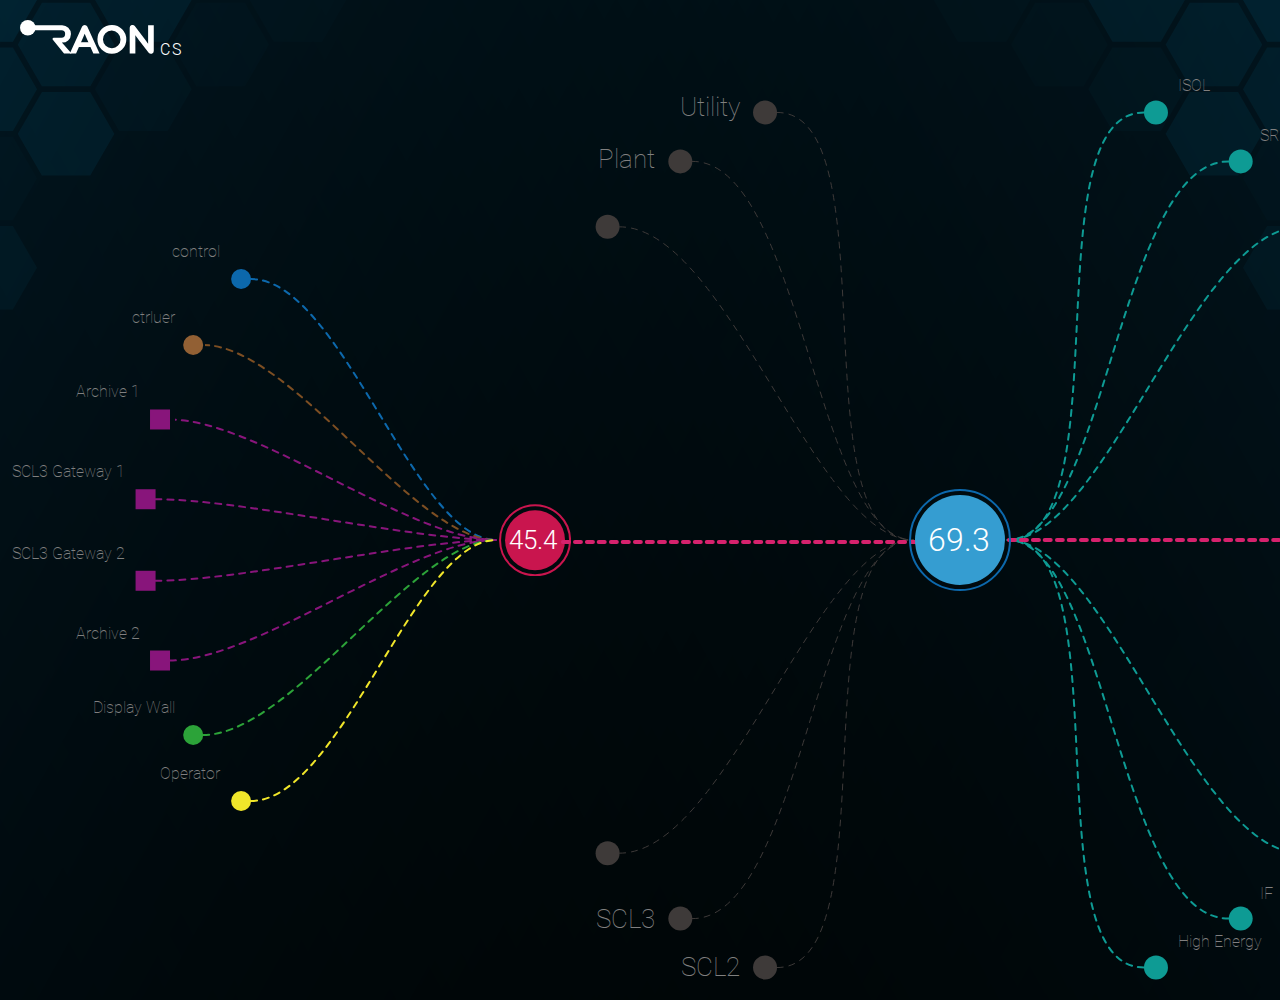
==== commit 7ee44967: "line showup animation test" ====
--- a/index.html
+++ b/index.html
@@ -5,6 +5,8 @@
 
 <script src="config.js"></script>
 <script src="influxDB.js"></script>
+<script src="lineAnimation.js"></script>
+
 
 <body>
     <div style="margin:auto; position: relative; width:1920px; height:80px;">
@@ -59,11 +61,11 @@
 
 
         <div id="left-network-container">
-            <svg width="364" height="542" style="position:absolute;top:170px">
+            <svg id="left-line-group" width="364" height="542" style="position:absolute;top:170px">
                 <path id="control-line" d="M116.09,10.04c89.46,0,163.6,260.96,244.84,260.96" />
                 <path id="ctrluser-line" d="M68.18,76c87.94,0,210.59,195,292.75,195" />
-                <path id="archive1-line" d="M20.57,230.23c86.32,0,257.56,40.77,342.86,40.77" />
-                <path id="scl3-gateway1-line" d="M35.02,150.48c86.87,0,240,120.52,325.91,120.52" />
+                <path id="archive1-line" d="M35.02,150.48c86.87,0,240,120.52,325.91,120.52" />
+                <path id="scl3-gateway1-line" d="M20.57,230.23c86.32,0,257.56,40.77,342.86,40.77" />
                 <path id="scl3-gateway2-line" d="M20.57,311.77c86.32,0,257.56-40.77,342.86-40.77" />
                 <path id="archive2-line" d="M35.02,391.52c86.87,0,240-120.52,325.91-120.52" />
                 <path id="display-wall-line" d="M68.18,466c87.94,0,210.59-195,292.75-195" />
@@ -329,6 +331,8 @@
     monitoringCCS16Switch(numberOfData);
     monitoringCCS21Switch(numberOfData);
 
+
+
     window.onload = function () {
         // var id2 = document.getElementById('ccsi1');
         // console.log(id2.getTotalLength());
@@ -350,6 +354,16 @@
         setInterval(monitoringCCS21Switch, timeInterval, numberOfData);
 
         // setTimeout(test, 5000);
+
+        lineShowUp(lineGradientInfo.control);
+        lineShowUp(lineGradientInfo.ctrluser);
+        lineShowUp(lineGradientInfo.archive1);
+        lineShowUp(lineGradientInfo.scl3Gateway1);
+
+
+
+        // lineShowUp('operator-line');
+
     }
 
     document.addEventListener('visibilitychange', function () {
@@ -386,8 +400,8 @@
         }
 
         let animationTime = 100 - 90 * (traffic / bandwidth);
-        
-        if(animationTime < 10) animationTime = 10;
+
+        if (animationTime < 10) animationTime = 10;
 
         id.style.animationDuration = animationTime + 's';
     }
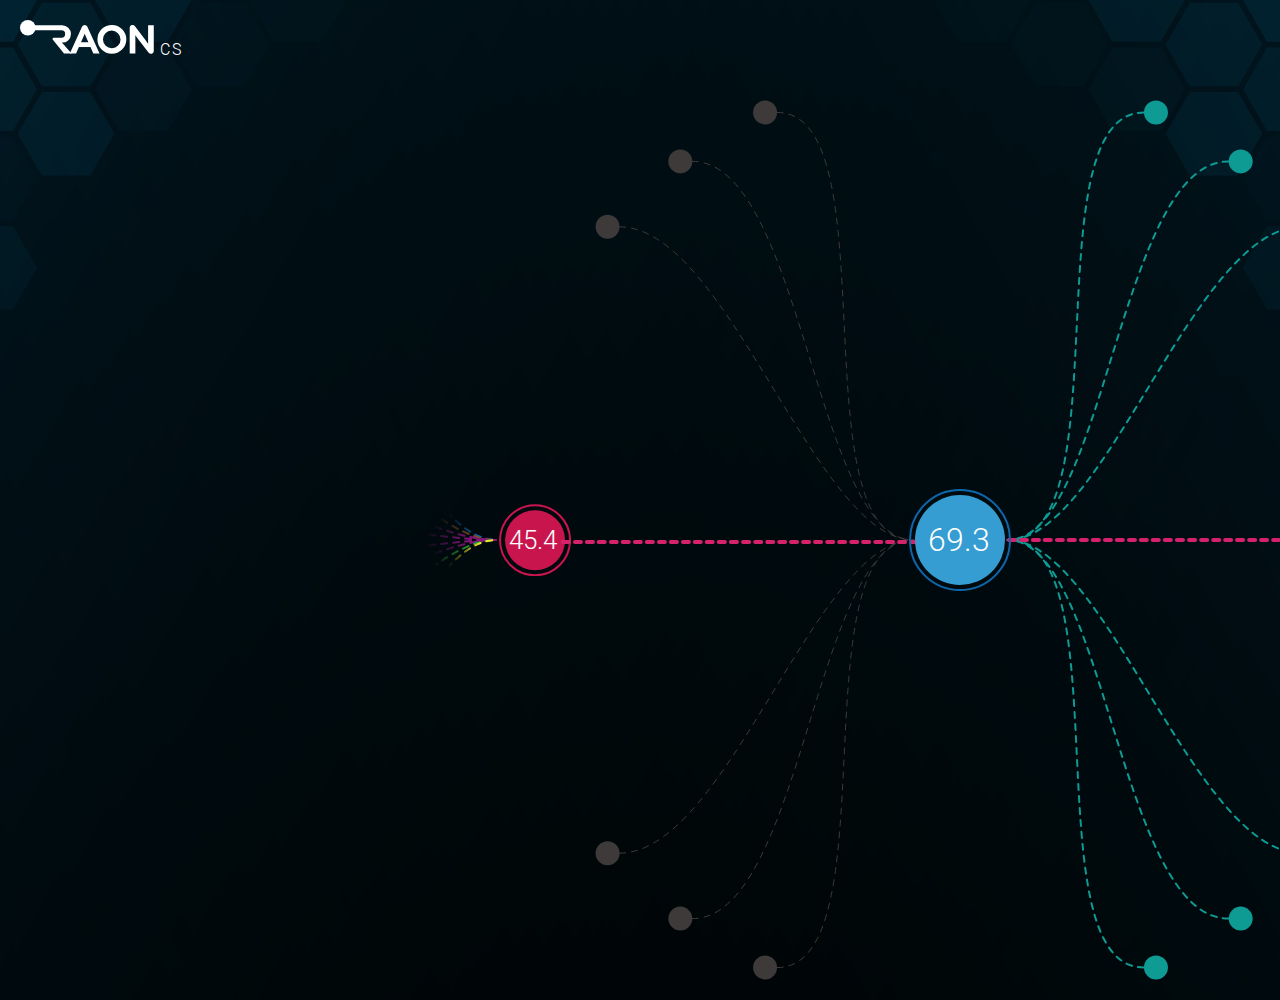
==== commit ed880142: "right line showup anmiation test" ====
--- a/index.html
+++ b/index.html
@@ -134,13 +134,13 @@
 
 
         <div id="right-network">
-            <svg width="364" height="734" style="position:absolute;top:75px;">
-                <path id="ccsi1-line" d="M342.18,325.73c-86.32,0-257.56,40.77-342.86,40.77" />
-                <path id="ccs02-line" d="M327.73,245.98c-86.87,0-240,120.52-325.91,120.52" />
-                <path id="ccs05-line" d="M294.57,171.5c-87.94,0-210.59,195-292.75,195" />
-                <path id="ccs09-line" d="M246.66,105.54c-89.46,0-163.6,260.96-244.84,260.96" />
-                <path id="ccs12-line" d="M186.05,50.98C94.71,50.98,83.09,366.5,1.82,366.5" />
-                <path id="ccs14-line" d="M115.44,10.22C20.39,10.22,99.03,366.5,1.82,366.5" />
+            <svg id="right-line-group" width="364" height="734" style="position:absolute;top:75px;">
+                <path id="ccsi1-line" d="M115.44,10.22C20.39,10.22,99.03,366.5,1.82,366.5" />
+                <path id="ccs02-line" d="M186.05,50.98C94.71,50.98,83.09,366.5,1.82,366.5" />
+                <path id="ccs05-line" d="M246.66,105.54c-89.46,0-163.6,260.96-244.84,260.96" />
+                <path id="ccs09-line" d="M294.57,171.5c-87.94,0-210.59,195-292.75,195" />
+                <path id="ccs12-line" d="M327.73,245.98c-86.87,0-240,120.52-325.91,120.52" />
+                <path id="ccs14-line" d="M342.18,325.73c-86.32,0-257.56,40.77-342.86,40.77" />
                 <path id="ccs16-line" d="M342.18,407.27c-86.32,0-257.56-40.77-342.86-40.77" />
                 <path id="ccs21-line" d="M327.73,487.02c-86.87,0-240-120.52-325.91-120.52" />
                 <path id="ccs24-line" d="M294.57,561.5c-87.94,0-210.59-195-292.75-195" />
@@ -173,35 +173,35 @@
 
         <!-- Nework Traffic Text -->
         <!-- Left Text -->
-        <div class="networkTextContainer" style="top:162px; left:100px">
+        <div class="networkTextContainer" style="top:162px; left:100px; --delay:2s">
             <div class="networkLeftTitleText">control</div>
             <div class="networkLeftValueText" id="control-value"></div>
         </div>
-        <div class="networkTextContainer" style="top:228px; left:55px">
+        <div class="networkTextContainer" style="top:228px; left:55px; --delay:2.1s">
             <div class="networkLeftTitleText">ctrluer</div>
             <div class="networkLeftValueText" id="ctrluser-value"></div>
         </div>
-        <div class="networkTextContainer" style="top:302px; left:20px">
+        <div class="networkTextContainer" style="top:302px; left:20px; --delay:2.2s">
             <div class="networkLeftTitleText">Archive 1</div>
             <div class="networkLeftValueText" id="archive1-value"></div>
         </div>
-        <div class="networkTextContainer" style="top:382px; left:5px">
+        <div class="networkTextContainer" style="top:382px; left:5px; --delay:2.3s">
             <div class="networkLeftTitleText">SCL3 Gateway 1</div>
             <div class="networkLeftValueText" id="scl3-gateway1-value"></div>
         </div>
-        <div class="networkTextContainer" style="top:464px; left:5px">
+        <div class="networkTextContainer" style="top:464px; left:5px; --delay:2.4s">
             <div class="networkLeftTitleText">SCL3 Gateway 2</div>
             <div class="networkLeftValueText" id="scl3-gateway2-value"></div>
         </div>
-        <div class="networkTextContainer" style="top:544px; left:20px">
+        <div class="networkTextContainer" style="top:544px; left:20px; --delay:2.5s">
             <div class="networkLeftTitleText">Archive 2</div>
             <div class="networkLeftValueText" id="archive2-value"></div>
         </div>
-        <div class="networkTextContainer" style="top:618px; left:55px">
+        <div class="networkTextContainer" style="top:618px; left:55px; --delay:2.6s">
             <div class="networkLeftTitleText">Display Wall</div>
             <div class="networkLeftValueText" id="display-wall-value"></div>
         </div>
-        <div class="networkTextContainer" style="top:684px; left:100px">
+        <div class="networkTextContainer" style="top:684px; left:100px; --delay:2.7s">
             <div class="networkLeftTitleText">Operator</div>
             <div class="networkLeftValueText" id="operator-value"></div>
         </div>
@@ -220,7 +220,7 @@
         </div>
 
         <!-- Right Text -->
-        <div class="networkTextContainer" style="top:-4px; left:1178px">
+        <div class="networkTextContainer" style="top:-4px; left:1178px;">
             <div class="networkRightTitleText">ISOL</div>
             <div class="networkRightValueText" id="isol-value"></div>
         </div>
@@ -245,51 +245,51 @@
             <div class="networkRightValueText" id="high-energy-value"></div>
         </div>
 
-        <div class="networkTextContainer" style="top:66px; left:1564px">
+        <div class="networkTextContainer" style="top:66px; left:1564px; --delay:1.5s">
             <div class="networkRightTitleText">CCSI1</div>
             <div class="networkRightValueText" id="ccsi1-value"></div>
         </div>
-        <div class="networkTextContainer" style="top:110px; left:1632px">
+        <div class="networkTextContainer" style="top:110px; left:1632px; --delay:1.6s">
             <div class="networkRightTitleText">CCS02</div>
             <div class="networkRightValueText" id="ccs02-value"></div>
         </div>
-        <div class="networkTextContainer" style="top:164px; left:1696px">
+        <div class="networkTextContainer" style="top:164px; left:1696px; --delay:1.7s">
             <div class="networkRightTitleText">CCS05</div>
             <div class="networkRightValueText" id="ccs05-value"></div>
         </div>
-        <div class="networkTextContainer" style="top:230px; left:1742px">
+        <div class="networkTextContainer" style="top:230px; left:1742px; --delay:1.8s">
             <div class="networkRightTitleText">CCS09</div>
             <div class="networkRightValueText" id="ccs09-value"></div>
         </div>
-        <div class="networkTextContainer" style="top:304px; left:1778px">
+        <div class="networkTextContainer" style="top:304px; left:1778px; --delay:1.9s">
             <div class="networkRightTitleText">CCS12</div>
             <div class="networkRightValueText" id="ccs12-value"></div>
         </div>
-        <div class="networkTextContainer" style="top:384px; left:1794px">
+        <div class="networkTextContainer" style="top:384px; left:1794px; --delay:2.0s">
             <div class="networkRightTitleText">CCS14</div>
             <div class="networkRightValueText" id="ccs14-value"></div>
         </div>
-        <div class="networkTextContainer" style="top:466px; left:1794px">
+        <div class="networkTextContainer" style="top:466px; left:1794px; --delay:2.1s">
             <div class="networkRightTitleText">CCS16</div>
             <div class="networkRightValueText" id="ccs16-value"></div>
         </div>
-        <div class="networkTextContainer" style="top:546px; left:1778px">
+        <div class="networkTextContainer" style="top:546px; left:1778px; --delay:2.2s">
             <div class="networkRightTitleText">CCS21</div>
             <div class="networkRightValueText" id="ccs21-value"></div>
         </div>
-        <div class="networkTextContainer" style="top:620px; left:1742px">
+        <div class="networkTextContainer" style="top:620px; left:1742px; --delay:2.3s">
             <div class="networkRightTitleText">CCS24</div>
             <div class="networkRightValueText" id="ccs24-value"></div>
         </div>
-        <div class="networkTextContainer" style="top:686px; left:1696px">
+        <div class="networkTextContainer" style="top:686px; left:1696px; --delay:2.4s">
             <div class="networkRightTitleText">CCS29</div>
             <div class="networkRightValueText" id="ccs29-value"></div>
         </div>
-        <div class="networkTextContainer" style="top:741px; left:1632px">
+        <div class="networkTextContainer" style="top:741px; left:1632px; --delay:2.5s">
             <div class="networkRightTitleText">CCS34</div>
             <div class="networkRightValueText" id="ccs34-value"></div>
         </div>
-        <div class="networkTextContainer" style="top:782px; left:1564px">
+        <div class="networkTextContainer" style="top:782px; left:1564px; --delay:2.6s">
             <div class="networkRightTitleText">CCS40</div>
             <div class="networkRightValueText" id="ccs40-value"></div>
         </div>
@@ -355,15 +355,27 @@
 
         // setTimeout(test, 5000);
 
-        lineShowUp(lineGradientInfo.control);
-        lineShowUp(lineGradientInfo.ctrluser);
-        lineShowUp(lineGradientInfo.archive1);
-        lineShowUp(lineGradientInfo.scl3Gateway1);
-
-
-
-        // lineShowUp('operator-line');
-
+        leftLineShowUp(svgInfo.control, 0);
+        leftLineShowUp(svgInfo.ctrluser, 0);
+        leftLineShowUp(svgInfo.archive1, 0);
+        leftLineShowUp(svgInfo.scl3Gateway1, 0);
+        leftLineShowUp(svgInfo.scl3Gateway2, 0);
+        leftLineShowUp(svgInfo.archive2, 0);
+        leftLineShowUp(svgInfo.displayWall, 0);
+        leftLineShowUp(svgInfo.operator, 0);
+
+        rightLineShowUp(svgInfo.ccsi1, 0);
+        rightLineShowUp(svgInfo.ccs02, 0);
+        rightLineShowUp(svgInfo.ccs05, 0);
+        rightLineShowUp(svgInfo.ccs09, 0);
+        rightLineShowUp(svgInfo.ccs12, 0);
+        rightLineShowUp(svgInfo.ccs14, 0);
+        rightLineShowUp(svgInfo.ccs16, 0);
+        rightLineShowUp(svgInfo.ccs21, 0);
+        rightLineShowUp(svgInfo.ccs24, 0);
+        rightLineShowUp(svgInfo.ccs29, 0);
+        rightLineShowUp(svgInfo.ccs34, 0);
+        rightLineShowUp(svgInfo.ccs40, 0);
     }
 
     document.addEventListener('visibilitychange', function () {
--- a/index.css
+++ b/index.css
@@ -214,28 +214,51 @@
 
 #control-fill {
     fill: #0C68AC;
+    opacity: 0;
+    animation: opacity 1s 2s linear forwards;
 }
 
 #ctrluser-fill {
     fill: #926034;
+    opacity: 0;
+    animation: opacity 1s 2.1s linear forwards;
+}
+
+#archive1-fill {
+    fill: #88157B;
+    opacity: 0;
+    animation: opacity 1s 2.2s linear forwards;
+}
+
+#scl3-gateway1-fill {
+    fill: #88157B;
+    opacity: 0;
+    animation: opacity 1s 2.3s linear forwards;
+}
+
+#scl3-gateway2-fill {
+    fill: #88157B;
+    opacity: 0;
+    animation: opacity 1s 2.4s linear forwards;
+}
+
+#archive2-fill {
+    fill: #88157B;
+    opacity: 0;
+    animation: opacity 1s 2.5s linear forwards;
 
 }
 
 #display-wall-fill {
     fill: #2CA339;
-
+    opacity: 0;
+    animation: opacity 1s 2.6s linear forwards;
 }
 
 #operator-fill {
     fill: #F0E62A;
-
-}
-
-#archive1-fill,
-#scl3-gateway1-fill,
-#scl3-gateway2-fill,
-#archive2-fill {
-    fill: #88157B;
+    opacity: 0;
+    animation: opacity 1s 2.7s linear forwards;
 }
 
 #isol-line,
@@ -294,22 +317,65 @@
 
 }
 
-#ccsi1-fill,
-#ccs02-fill,
-#ccs05-fill,
-#ccs09-fill,
-#ccs12-fill,
-#ccs14-fill,
-#ccs16-fill,
+#ccsi1-fill {
+    fill: #88157B;
+    opacity: 0;
+    animation: opacity 1s 1.5s linear forwards;
+}
+#ccs02-fill {
+    fill: #88157B;
+    opacity: 0;
+    animation: opacity 1s 1.6s linear forwards;
+}
+#ccs05-fill {
+    fill: #88157B;
+    opacity: 0;
+    animation: opacity 1s 1.7s linear forwards;
+}
+#ccs09-fill {
+    fill: #88157B;
+    opacity: 0;
+    animation: opacity 1s 1.8s linear forwards;
+}
+#ccs12-fill {
+    fill: #88157B;
+    opacity: 0;
+    animation: opacity 1s 1.9s linear forwards;
+}
+#ccs14-fill {
+    fill: #88157B;
+    opacity: 0;
+    animation: opacity 1s 2.0s linear forwards;
+}
+#ccs16-fill {
+    fill: #88157B;
+    opacity: 0;
+    animation: opacity 1s 2.1s linear forwards;
+}
 #ccs21-fill {
     fill: #88157B;
-}
-
-#ccs24-fill,
-#ccs29-fill,
-#ccs34-fill,
+    opacity: 0;
+    animation: opacity 1s 2.2s linear forwards;
+}
+#ccs24-fill {
+    fill: #E99413;
+    opacity: 0;
+    animation: opacity 1s 2.3s linear forwards;
+}
+#ccs29-fill {
+    fill: #E99413;
+    opacity: 0;
+    animation: opacity 1s 2.4s linear forwards;
+}
+#ccs34-fill {
+    fill: #E99413;
+    opacity: 0;
+    animation: opacity 1s 2.5s linear forwards;
+}
 #ccs40-fill {
     fill: #E99413;
+    opacity: 0;
+    animation: opacity 1s 2.6s linear forwards;
 }
 
 #left-line-container {
@@ -355,7 +421,9 @@
 .networkTextContainer {
     position: absolute;
     width: 120px;
-    height: 46px; 
+    height: 46px;
+    opacity: 0;
+    animation: opacity 1s var(--delay) linear forwards;
 }
 
 .networkLeftTitleText {
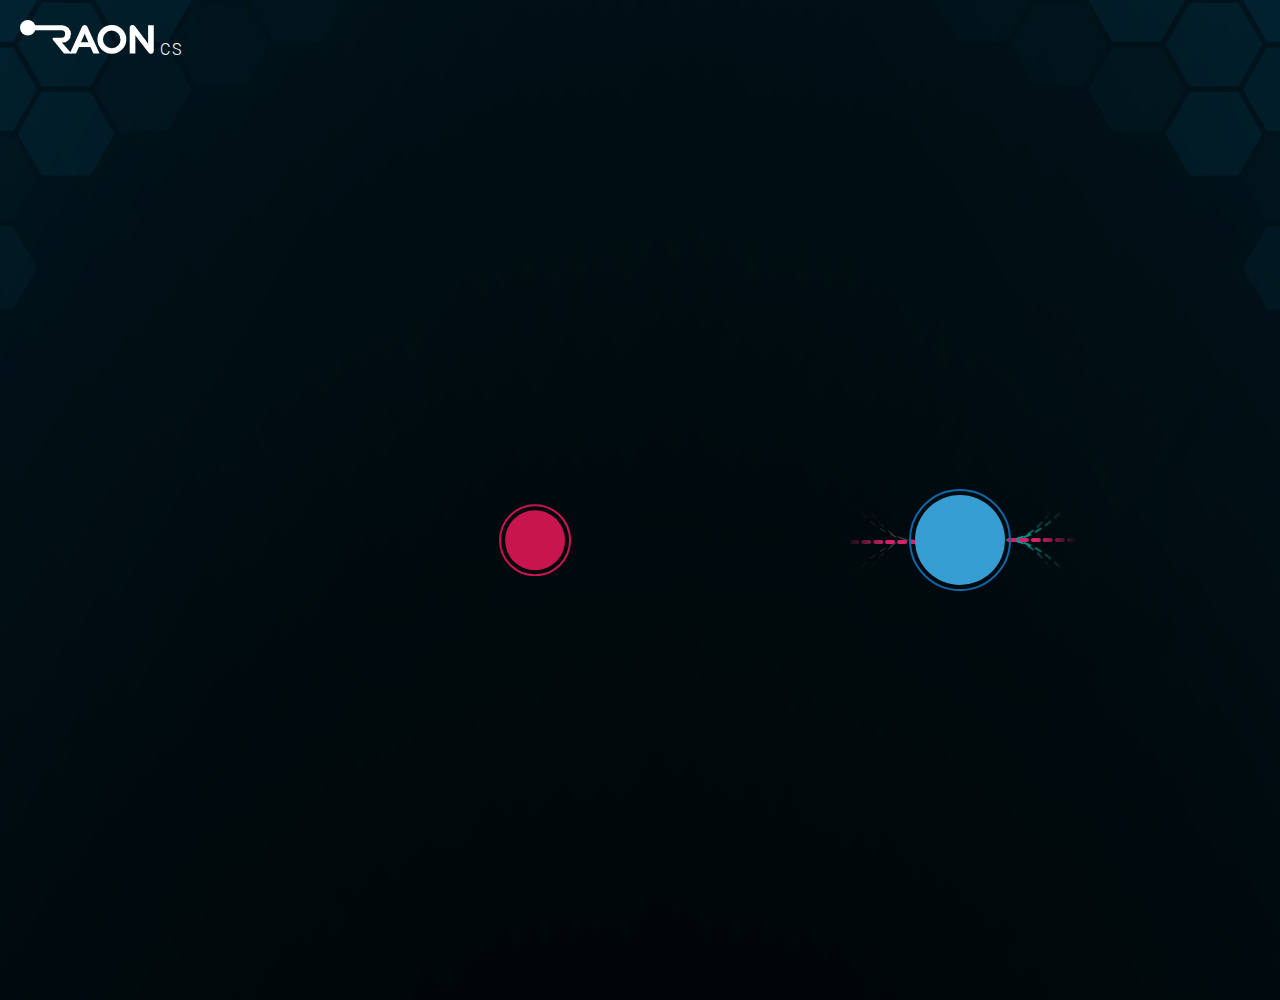
==== commit a593445a: "animation test" ====
--- a/index.html
+++ b/index.html
@@ -85,40 +85,27 @@
 
         <div id="center-left-network">
             <svg width="322" height="882">
-                <style type="text/css">
-                    .st0 {
-                        fill: #3E3A39;
-                    }
-
-                    .st1 {
-                        fill: none;
-                        stroke: #3E3A39;
-                        stroke-linecap: round;
-                        stroke-miterlimit: 10;
-                        stroke-dasharray: 6;
-                    }
-                </style>
-                <circle class="st0" cx="14.6" cy="127.85" r="12" />
-                <circle class="st0" cx="87.31" cy="62.38" r="12" />
-                <circle class="st0" cx="172.04" cy="13.46" r="12" />
-                <path class="st1" d="M26.59,127.85C133.94,127.85,222.91,441,320.4,441" />
-                <path class="st1" d="M99.31,62.38C208.92,62.38,222.87,441,320.4,441" />
-                <path class="st1" d="M184.05,13.46C298.11,13.46,203.74,441,320.4,441" />
-
-                <circle class="st0" cx="14.6" cy="754.15" r="12" />
-                <circle class="st0" cx="87.31" cy="819.62" r="12" />
-                <circle class="st0" cx="172.04" cy="868.54" r="12" />
-                <path class="st1" d="M26.59,754.15C133.94,754.15,222.91,441,320.4,441" />
-                <path class="st1" d="M99.31,819.62C208.92,819.62,222.87,441,320.4,441" />
-                <path class="st1" d="M184.05,868.54C298.11,868.54,203.74,441,320.4,441" />
+                <path id="spare1-line" d="M184.05,13.46C298.11,13.46,203.74,441,320.4,441" />
+                <path id="spare2-line" d="M99.31,62.38C208.92,62.38,222.87,441,320.4,441" />
+                <path id="spare3-line" d="M26.59,127.85C133.94,127.85,222.91,441,320.4,441" />
+                <path id="spare4-line" d="M26.59,754.15C133.94,754.15,222.91,441,320.4,441" />
+                <path id="spare5-line" d="M99.31,819.62C208.92,819.62,222.87,441,320.4,441" />
+                <path id="spare6-line" d="M184.05,868.54C298.11,868.54,203.74,441,320.4,441" />
+
+                <circle id="spare1-fill" cx="172.04" cy="13.46" r="12" />
+                <circle id="spare2-fill" cx="87.31" cy="62.38" r="12" />
+                <circle id="spare3-fill" cx="14.6" cy="127.85" r="12" />
+                <circle id="spare4-fill" cx="14.6" cy="754.15" r="12" />
+                <circle id="spare5-fill" cx="87.31" cy="819.62" r="12" />
+                <circle id="spare6-fill" cx="172.04" cy="868.54" r="12" />
             </svg>
         </div>
 
         <div id="center-right-network">
             <svg width="322" height="882">
-                <path id="isol-line" d="M296.41,127.85C189.06,127.85,100.09,441,2.6,441" />
+                <path id="isol-line" d="M138.95,13.46C24.89,13.46,119.26,441,2.6,441" />
                 <path id="srf-line" d="M223.69,62.38C114.08,62.38,100.13,441,2.6,441" />
-                <path id="cryo-line" d="M138.95,13.46C24.89,13.46,119.26,441,2.6,441" />
+                <path id="cryo-line" d="M296.41,127.85C189.06,127.85,100.09,441,2.6,441" />
                 <path id="low-energy-line" d="M296.41,754.15C189.06,754.15,100.09,441,2.6,441" />
                 <path id="if-line" d="M223.69,819.62C114.08,819.62,100.13,441,2.6,441" />
                 <path id="high-energy-line" d="M138.95,868.54C24.89,868.54,119.26,441,2.6,441" />
@@ -164,132 +151,153 @@
         </div>
 
         <svg id="left-line-container" width="360" height="4">
-            <path id="left-line" d="M358,2C294.25,2,65,2,2,2" />
+            <linearGradient id="left-line-gradient" gradientUnits="userSpaceOnUse" x1="0.5" y1="2" x2="359.5" y2="2">
+                <stop offset="1" style="stop-color: #D6226D;stop-opacity: 0;">
+                    <animate attributeName="offset" begin="0" dur="2s" fill="freeze" from="1" to="0"
+                        keySplines="0.6 0 0.4 1" keyTimes="0;1" calcMode="spline"></animate>
+                </stop>
+                <stop offset="1" style="stop-color: #D6226D;">
+                    <animate attributeName="offset" begin="0.2" dur="2s" fill="freeze" from="1" to="0"
+                        keySplines="0.6 0 0.4 1" keyTimes="0;1" calcMode="spline"></animate>
+                </stop>
+            </linearGradient>
+            <path id="left-line" d="M358,2C294.25,2,65,2,2,2" style="stroke:url(#left-line-gradient)" />
         </svg>
 
         <svg id="right-line-container" width="360" height="4">
-            <path id="right-line" d="M358,2C294.25,2,65,2,2,2" />
+            <linearGradient id="right-line-gradient" gradientUnits="userSpaceOnUse" x1="0.5" y1="2" x2="359.5" y2="2">
+                <stop offset="0" style="stop-color: #D6226D;">
+                    <animate attributeName="offset" begin="0.2" dur="2s" fill="freeze" from="0" to="1"
+                        keySplines="0.6 0 0.4 1" keyTimes="0;1" calcMode="spline"></animate>
+                </stop>
+                <stop offset="0" style="stop-color: #D6226D; stop-opacity: 0;">
+                    <animate attributeName="offset" begin="0" dur="2s" fill="freeze" from="0" to="1"
+                        keySplines="0.6 0 0.4 1" keyTimes="0;1" calcMode="spline"></animate>
+                </stop>
+            </linearGradient>
+            <path id="right-line" d="M358,2C294.25,2,65,2,2,2" style="stroke:url(#right-line-gradient)" />
         </svg>
+
 
         <!-- Nework Traffic Text -->
         <!-- Left Text -->
-        <div class="networkTextContainer" style="top:162px; left:100px; --delay:2s">
+        <div class="networkTextContainer" style="top:162px; left:100px; --delay:4s">
             <div class="networkLeftTitleText">control</div>
             <div class="networkLeftValueText" id="control-value"></div>
         </div>
-        <div class="networkTextContainer" style="top:228px; left:55px; --delay:2.1s">
+        <div class="networkTextContainer" style="top:228px; left:55px; --delay:4.1s">
             <div class="networkLeftTitleText">ctrluer</div>
             <div class="networkLeftValueText" id="ctrluser-value"></div>
         </div>
-        <div class="networkTextContainer" style="top:302px; left:20px; --delay:2.2s">
+        <div class="networkTextContainer" style="top:302px; left:20px; --delay:4.2s">
             <div class="networkLeftTitleText">Archive 1</div>
             <div class="networkLeftValueText" id="archive1-value"></div>
         </div>
-        <div class="networkTextContainer" style="top:382px; left:5px; --delay:2.3s">
+        <div class="networkTextContainer" style="top:382px; left:5px; --delay:4.3s">
             <div class="networkLeftTitleText">SCL3 Gateway 1</div>
             <div class="networkLeftValueText" id="scl3-gateway1-value"></div>
         </div>
-        <div class="networkTextContainer" style="top:464px; left:5px; --delay:2.4s">
+        <div class="networkTextContainer" style="top:464px; left:5px; --delay:4.4s">
             <div class="networkLeftTitleText">SCL3 Gateway 2</div>
             <div class="networkLeftValueText" id="scl3-gateway2-value"></div>
         </div>
-        <div class="networkTextContainer" style="top:544px; left:20px; --delay:2.5s">
+        <div class="networkTextContainer" style="top:544px; left:20px; --delay:4.5s">
             <div class="networkLeftTitleText">Archive 2</div>
             <div class="networkLeftValueText" id="archive2-value"></div>
         </div>
-        <div class="networkTextContainer" style="top:618px; left:55px; --delay:2.6s">
+        <div class="networkTextContainer" style="top:618px; left:55px; --delay:4.6s">
             <div class="networkLeftTitleText">Display Wall</div>
             <div class="networkLeftValueText" id="display-wall-value"></div>
         </div>
-        <div class="networkTextContainer" style="top:684px; left:100px; --delay:2.7s">
+        <div class="networkTextContainer" style="top:684px; left:100px; --delay:4.7s">
             <div class="networkLeftTitleText">Operator</div>
             <div class="networkLeftValueText" id="operator-value"></div>
         </div>
 
-        <div class="networkTextContainer" style="top:12px; left:620px">
+        <div class="networkTextContainer" style="top:12px; left:620px; --delay:4.0s">
             <div class="networUnconnectedText">Utility</div>
         </div>
-        <div class="networkTextContainer" style="top:64px; left:535px">
+        <div class="networkTextContainer" style="top:64px; left:535px; --delay:4.1s">
             <div class="networUnconnectedText">Plant</div>
         </div>
-        <div class="networkTextContainer" style="top:824px; left:535px">
+        <div class="networkTextContainer" style="top:824px; left:535px; --delay:4.4s">
             <div class="networUnconnectedText">SCL3</div>
         </div>
-        <div class="networkTextContainer" style="top:872px; left:620px">
+        <div class="networkTextContainer" style="top:872px; left:620px; --delay:4.5s">
             <div class="networUnconnectedText">SCL2</div>
         </div>
 
         <!-- Right Text -->
-        <div class="networkTextContainer" style="top:-4px; left:1178px;">
+        <div class="networkTextContainer" style="top:-4px; left:1178px; --delay:2s">
             <div class="networkRightTitleText">ISOL</div>
             <div class="networkRightValueText" id="isol-value"></div>
         </div>
-        <div class="networkTextContainer" style="top:46px; left:1260px">
+        <div class="networkTextContainer" style="top:46px; left:1260px; --delay:2.1s">
             <div class="networkRightTitleText">SRF</div>
             <div class="networkRightValueText" id="srf-value"></div>
         </div>
-        <div class="networkTextContainer" style="top:112px; left:1334px">
+        <div class="networkTextContainer" style="top:112px; left:1334px; --delay:2.2s">
             <div class="networkRightTitleText">Cryo</div>
             <div class="networkRightValueText" id="cryo-value"></div>
         </div>
-        <div class="networkTextContainer" style="top:738px; left:1334px">
+        <div class="networkTextContainer" style="top:738px; left:1334px; --delay:2.3s">
             <div class="networkRightTitleText">Low Energy</div>
             <div class="networkRightValueText" id="low-energy-value"></div>
         </div>
-        <div class="networkTextContainer" style="top:804px; left:1260px">
+        <div class="networkTextContainer" style="top:804px; left:1260px; --delay:2.4s">
             <div class="networkRightTitleText">IF</div>
             <div class="networkRightValueText" id="if-value"></div>
         </div>
-        <div class="networkTextContainer" style="top:852px; left:1178px">
+        <div class="networkTextContainer" style="top:852px; left:1178px; --delay:2.5s">
             <div class="networkRightTitleText">High Energy</div>
             <div class="networkRightValueText" id="high-energy-value"></div>
         </div>
 
-        <div class="networkTextContainer" style="top:66px; left:1564px; --delay:1.5s">
+        <div class="networkTextContainer" style="top:66px; left:1564px; --delay:3.5s">
             <div class="networkRightTitleText">CCSI1</div>
             <div class="networkRightValueText" id="ccsi1-value"></div>
         </div>
-        <div class="networkTextContainer" style="top:110px; left:1632px; --delay:1.6s">
+        <div class="networkTextContainer" style="top:110px; left:1632px; --delay:3.6s">
             <div class="networkRightTitleText">CCS02</div>
             <div class="networkRightValueText" id="ccs02-value"></div>
         </div>
-        <div class="networkTextContainer" style="top:164px; left:1696px; --delay:1.7s">
+        <div class="networkTextContainer" style="top:164px; left:1696px; --delay:3.7s">
             <div class="networkRightTitleText">CCS05</div>
             <div class="networkRightValueText" id="ccs05-value"></div>
         </div>
-        <div class="networkTextContainer" style="top:230px; left:1742px; --delay:1.8s">
+        <div class="networkTextContainer" style="top:230px; left:1742px; --delay:3.8s">
             <div class="networkRightTitleText">CCS09</div>
             <div class="networkRightValueText" id="ccs09-value"></div>
         </div>
-        <div class="networkTextContainer" style="top:304px; left:1778px; --delay:1.9s">
+        <div class="networkTextContainer" style="top:304px; left:1778px; --delay:3.9s">
             <div class="networkRightTitleText">CCS12</div>
             <div class="networkRightValueText" id="ccs12-value"></div>
         </div>
-        <div class="networkTextContainer" style="top:384px; left:1794px; --delay:2.0s">
+        <div class="networkTextContainer" style="top:384px; left:1794px; --delay:4.0s">
             <div class="networkRightTitleText">CCS14</div>
             <div class="networkRightValueText" id="ccs14-value"></div>
         </div>
-        <div class="networkTextContainer" style="top:466px; left:1794px; --delay:2.1s">
+        <div class="networkTextContainer" style="top:466px; left:1794px; --delay:4.1s">
             <div class="networkRightTitleText">CCS16</div>
             <div class="networkRightValueText" id="ccs16-value"></div>
         </div>
-        <div class="networkTextContainer" style="top:546px; left:1778px; --delay:2.2s">
+        <div class="networkTextContainer" style="top:546px; left:1778px; --delay:4.2s">
             <div class="networkRightTitleText">CCS21</div>
             <div class="networkRightValueText" id="ccs21-value"></div>
         </div>
-        <div class="networkTextContainer" style="top:620px; left:1742px; --delay:2.3s">
+        <div class="networkTextContainer" style="top:620px; left:1742px; --delay:4.3s">
             <div class="networkRightTitleText">CCS24</div>
             <div class="networkRightValueText" id="ccs24-value"></div>
         </div>
-        <div class="networkTextContainer" style="top:686px; left:1696px; --delay:2.4s">
+        <div class="networkTextContainer" style="top:686px; left:1696px; --delay:4.4s">
             <div class="networkRightTitleText">CCS29</div>
             <div class="networkRightValueText" id="ccs29-value"></div>
         </div>
-        <div class="networkTextContainer" style="top:741px; left:1632px; --delay:2.5s">
+        <div class="networkTextContainer" style="top:741px; left:1632px; --delay:4.5s">
             <div class="networkRightTitleText">CCS34</div>
             <div class="networkRightValueText" id="ccs34-value"></div>
         </div>
-        <div class="networkTextContainer" style="top:782px; left:1564px; --delay:2.6s">
+        <div class="networkTextContainer" style="top:782px; left:1564px; --delay:4.6s">
             <div class="networkRightTitleText">CCS40</div>
             <div class="networkRightValueText" id="ccs40-value"></div>
         </div>
@@ -303,9 +311,9 @@
         </div>
 
         <!-- CPU Value Text -->
-        <div id="cpu-valueL">45.4</div>
-        <div id="cpu-valueC">69.3</div>
-        <div id="cpu-valueR">0.2</div>
+        <div id="cpu-valueL"></div>
+        <div id="cpu-valueC"></div>
+        <div id="cpu-valueR"></div>
 
     </div>
 </body>
@@ -354,28 +362,45 @@
         setInterval(monitoringCCS21Switch, timeInterval, numberOfData);
 
         // setTimeout(test, 5000);
-
-        leftLineShowUp(svgInfo.control, 0);
-        leftLineShowUp(svgInfo.ctrluser, 0);
-        leftLineShowUp(svgInfo.archive1, 0);
-        leftLineShowUp(svgInfo.scl3Gateway1, 0);
-        leftLineShowUp(svgInfo.scl3Gateway2, 0);
-        leftLineShowUp(svgInfo.archive2, 0);
-        leftLineShowUp(svgInfo.displayWall, 0);
-        leftLineShowUp(svgInfo.operator, 0);
-
-        rightLineShowUp(svgInfo.ccsi1, 0);
-        rightLineShowUp(svgInfo.ccs02, 0);
-        rightLineShowUp(svgInfo.ccs05, 0);
-        rightLineShowUp(svgInfo.ccs09, 0);
-        rightLineShowUp(svgInfo.ccs12, 0);
-        rightLineShowUp(svgInfo.ccs14, 0);
-        rightLineShowUp(svgInfo.ccs16, 0);
-        rightLineShowUp(svgInfo.ccs21, 0);
-        rightLineShowUp(svgInfo.ccs24, 0);
-        rightLineShowUp(svgInfo.ccs29, 0);
-        rightLineShowUp(svgInfo.ccs34, 0);
-        rightLineShowUp(svgInfo.ccs40, 0);
+        var delay = 2;
+        leftLineShowUp(svgInfo.control, delay);
+        leftLineShowUp(svgInfo.ctrluser, delay);
+        leftLineShowUp(svgInfo.archive1, delay);
+        leftLineShowUp(svgInfo.scl3Gateway1, delay);
+        leftLineShowUp(svgInfo.scl3Gateway2, delay);
+        leftLineShowUp(svgInfo.archive2, delay);
+        leftLineShowUp(svgInfo.displayWall, delay);
+        leftLineShowUp(svgInfo.operator, delay);
+
+        delay = 0;
+        leftLineShowUp(svgInfo.spare1, delay);
+        leftLineShowUp(svgInfo.spare2, delay);
+        leftLineShowUp(svgInfo.spare3, delay);
+        leftLineShowUp(svgInfo.spare4, delay);
+        leftLineShowUp(svgInfo.spare5, delay);
+        leftLineShowUp(svgInfo.spare6, delay);
+
+        delay = 0;
+        rightLineShowUp(svgInfo.isol, delay);
+        rightLineShowUp(svgInfo.srf, delay);
+        rightLineShowUp(svgInfo.cryo, delay);
+        rightLineShowUp(svgInfo.lowEnergy, delay);
+        rightLineShowUp(svgInfo.if, delay);
+        rightLineShowUp(svgInfo.highEnergy, delay);
+
+        delay = 2;
+        rightLineShowUp(svgInfo.ccsi1, delay);
+        rightLineShowUp(svgInfo.ccs02, delay);
+        rightLineShowUp(svgInfo.ccs05, delay);
+        rightLineShowUp(svgInfo.ccs09, delay);
+        rightLineShowUp(svgInfo.ccs12, delay);
+        rightLineShowUp(svgInfo.ccs14, delay);
+        rightLineShowUp(svgInfo.ccs16, delay);
+        rightLineShowUp(svgInfo.ccs21, delay);
+        rightLineShowUp(svgInfo.ccs24, delay);
+        rightLineShowUp(svgInfo.ccs29, delay);
+        rightLineShowUp(svgInfo.ccs34, delay);
+        rightLineShowUp(svgInfo.ccs40, delay);
     }
 
     document.addEventListener('visibilitychange', function () {
--- a/index.css
+++ b/index.css
@@ -63,7 +63,7 @@
     background-repeat: no-repeat;
     background-position: center;
     opacity: 0;
-    animation: opacity 1s ease-out forwards;
+    animation: opacity 1s 4.5s ease-out forwards;
 }
 
 #left-circle-container {
@@ -215,50 +215,93 @@
 #control-fill {
     fill: #0C68AC;
     opacity: 0;
-    animation: opacity 1s 2s linear forwards;
+    animation: opacity 1s 4s linear forwards;
 }
 
 #ctrluser-fill {
     fill: #926034;
     opacity: 0;
-    animation: opacity 1s 2.1s linear forwards;
+    animation: opacity 1s 4.1s linear forwards;
 }
 
 #archive1-fill {
     fill: #88157B;
     opacity: 0;
-    animation: opacity 1s 2.2s linear forwards;
+    animation: opacity 1s 4.2s linear forwards;
 }
 
 #scl3-gateway1-fill {
     fill: #88157B;
     opacity: 0;
-    animation: opacity 1s 2.3s linear forwards;
+    animation: opacity 1s 4.3s linear forwards;
 }
 
 #scl3-gateway2-fill {
     fill: #88157B;
     opacity: 0;
-    animation: opacity 1s 2.4s linear forwards;
+    animation: opacity 1s 4.4s linear forwards;
 }
 
 #archive2-fill {
     fill: #88157B;
     opacity: 0;
-    animation: opacity 1s 2.5s linear forwards;
+    animation: opacity 1s 4.5s linear forwards;
 
 }
 
 #display-wall-fill {
     fill: #2CA339;
     opacity: 0;
-    animation: opacity 1s 2.6s linear forwards;
+    animation: opacity 1s 4.6s linear forwards;
 }
 
 #operator-fill {
     fill: #F0E62A;
     opacity: 0;
-    animation: opacity 1s 2.7s linear forwards;
+    animation: opacity 1s 4.7s linear forwards;
+}
+
+#spare1-line,
+#spare2-line,
+#spare3-line,
+#spare4-line,
+#spare5-line,
+#spare6-line {
+    fill: none;
+    stroke: #3E3A39;
+    stroke-linecap: round;
+    stroke-dasharray: 6;
+}
+
+#spare1-fill {
+    fill: #3E3A39;
+    opacity: 0;
+    animation: opacity 1s 2.0s linear forwards;
+}
+#spare2-fill {
+    fill: #3E3A39;
+    opacity: 0;
+    animation: opacity 1s 2.1s linear forwards;
+}
+#spare3-fill {
+    fill: #3E3A39;
+    opacity: 0;
+    animation: opacity 1s 2.2s linear forwards;
+}
+#spare4-fill {
+    fill: #3E3A39;
+    opacity: 0;
+    animation: opacity 1s 2.3s linear forwards;
+}
+#spare5-fill {
+    fill: #3E3A39;
+    opacity: 0;
+    animation: opacity 1s 2.4s linear forwards;
+}
+#spare6-fill {
+    fill: #3E3A39;
+    opacity: 0;
+    animation: opacity 1s 2.5s linear forwards;
 }
 
 #isol-line,
@@ -276,13 +319,40 @@
     animation: animationDashLine 100s linear infinite;
 }
 
-#isol-fill,
-#srf-fill,
-#cryo-fill,
-#low-energy-fill,
-#if-fill,
+#isol-fill {
+    fill: #0E9B94;
+    opacity: 0;
+    animation: opacity 1s 2.0s linear forwards;
+}
+
+#srf-fill {
+    fill: #0E9B94;
+    opacity: 0;
+    animation: opacity 1s 2.1s linear forwards;
+}
+
+#cryo-fill {
+    fill: #0E9B94;
+    opacity: 0;
+    animation: opacity 1s 2.2s linear forwards;
+}
+
+#low-energy-fill {
+    fill: #0E9B94;
+    opacity: 0;
+    animation: opacity 1s 2.3s linear forwards;
+}
+
+#if-fill {
+    fill: #0E9B94;
+    opacity: 0;
+    animation: opacity 1s 2.4s linear forwards;
+}
+
 #high-energy-fill {
     fill: #0E9B94;
+    opacity: 0;
+    animation: opacity 1s 2.5s linear forwards;
 }
 
 
@@ -320,62 +390,62 @@
 #ccsi1-fill {
     fill: #88157B;
     opacity: 0;
-    animation: opacity 1s 1.5s linear forwards;
+    animation: opacity 1s 3.5s linear forwards;
 }
 #ccs02-fill {
     fill: #88157B;
     opacity: 0;
-    animation: opacity 1s 1.6s linear forwards;
+    animation: opacity 1s 3.6s linear forwards;
 }
 #ccs05-fill {
     fill: #88157B;
     opacity: 0;
-    animation: opacity 1s 1.7s linear forwards;
+    animation: opacity 1s 3.7s linear forwards;
 }
 #ccs09-fill {
     fill: #88157B;
     opacity: 0;
-    animation: opacity 1s 1.8s linear forwards;
+    animation: opacity 1s 3.8s linear forwards;
 }
 #ccs12-fill {
     fill: #88157B;
     opacity: 0;
-    animation: opacity 1s 1.9s linear forwards;
+    animation: opacity 1s 3.9s linear forwards;
 }
 #ccs14-fill {
     fill: #88157B;
     opacity: 0;
-    animation: opacity 1s 2.0s linear forwards;
+    animation: opacity 1s 4.0s linear forwards;
 }
 #ccs16-fill {
     fill: #88157B;
     opacity: 0;
-    animation: opacity 1s 2.1s linear forwards;
+    animation: opacity 1s 4.1s linear forwards;
 }
 #ccs21-fill {
     fill: #88157B;
     opacity: 0;
-    animation: opacity 1s 2.2s linear forwards;
+    animation: opacity 1s 4.2s linear forwards;
 }
 #ccs24-fill {
     fill: #E99413;
     opacity: 0;
-    animation: opacity 1s 2.3s linear forwards;
+    animation: opacity 1s 4.3s linear forwards;
 }
 #ccs29-fill {
     fill: #E99413;
     opacity: 0;
-    animation: opacity 1s 2.4s linear forwards;
+    animation: opacity 1s 4.4s linear forwards;
 }
 #ccs34-fill {
     fill: #E99413;
     opacity: 0;
-    animation: opacity 1s 2.5s linear forwards;
+    animation: opacity 1s 4.5s linear forwards;
 }
 #ccs40-fill {
     fill: #E99413;
     opacity: 0;
-    animation: opacity 1s 2.6s linear forwards;
+    animation: opacity 1s 4.6s linear forwards;
 }
 
 #left-line-container {
